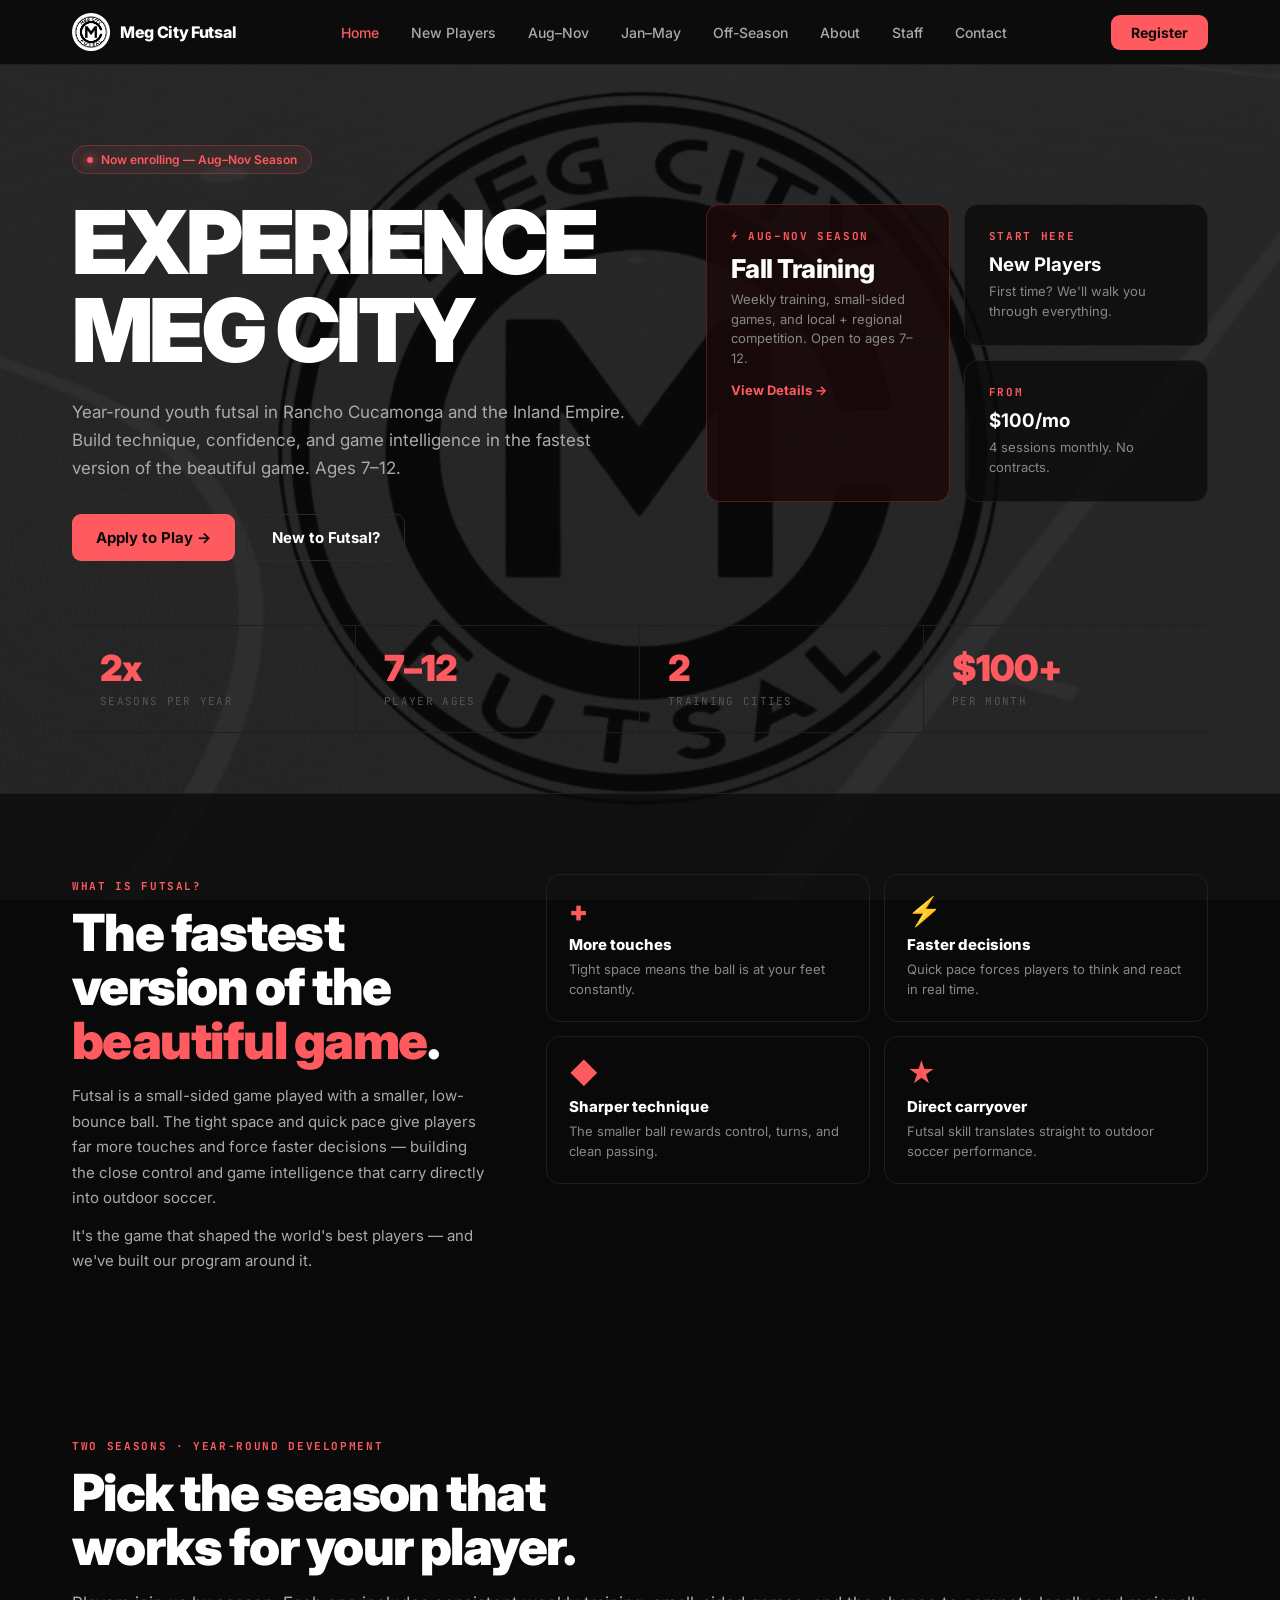
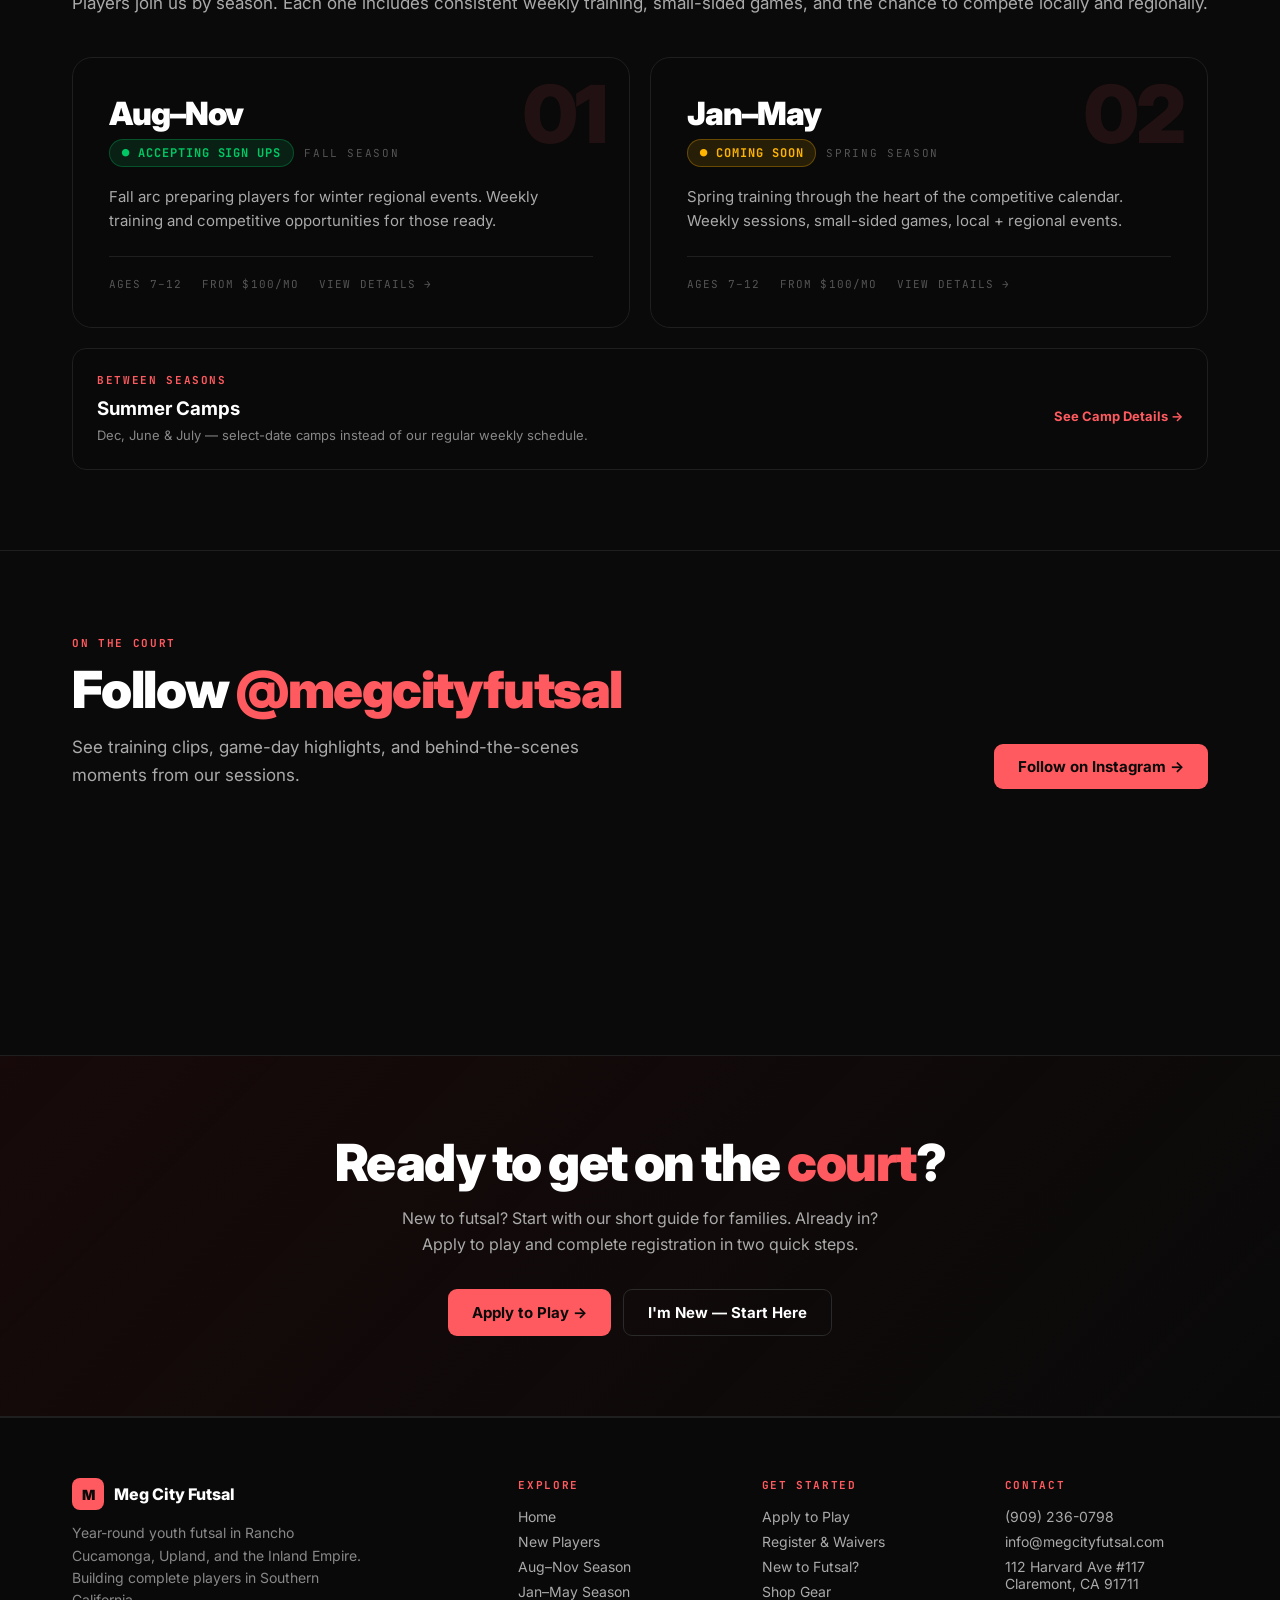
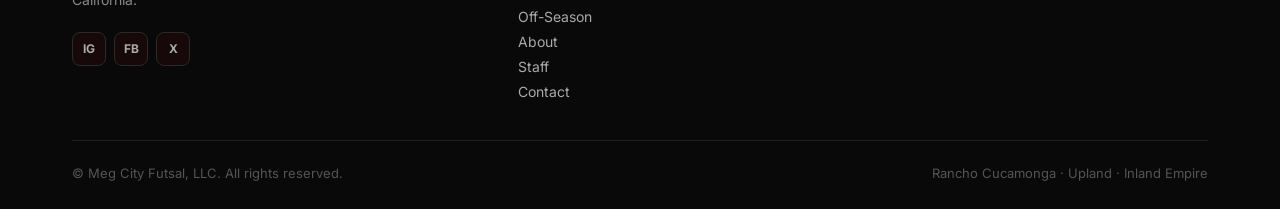
==== index.html @ 4e9c1533 "feat: split single-page app into real multi-page site for SEO Replaces megcityfutsal.html (a client-" ====
<!DOCTYPE html>
<html lang="en">
<head>
<meta charset="UTF-8">
<meta name="viewport" content="width=device-width, initial-scale=1.0">
<title>Meg City Futsal | Youth Futsal in Rancho Cucamonga & the Inland Empire</title>
<meta name="description" content="Year-round youth futsal in Rancho Cucamonga, Upland, and the Inland Empire. Development and competitive programs for ages 7-12. Two seasons a year.">
<link rel="canonical" href="https://megcityfutsal.com/">

<!-- Local business structured data (Google local search / knowledge panel) -->
<script type="application/ld+json">
{
  "@context": "https://schema.org",
  "@type": "SportsActivityLocation",
  "name": "Meg City Futsal",
  "description": "Year-round youth futsal training in Rancho Cucamonga, Upland, and the Inland Empire. Development and competitive programs for ages 7-12.",
  "url": "https://megcityfutsal.com/",
  "telephone": "+1-909-236-0798",
  "email": "info@megcityfutsal.com",
  "address": {
    "@type": "PostalAddress",
    "streetAddress": "112 Harvard Ave #117",
    "addressLocality": "Claremont",
    "addressRegion": "CA",
    "postalCode": "91711",
    "addressCountry": "US"
  },
  "areaServed": ["Rancho Cucamonga", "Upland", "Inland Empire", "Southern California"],
  "sameAs": [
    "https://www.instagram.com/megcityfutsal/",
    "http://www.facebook.com/MegCityFutsal",
    "https://twitter.com/megcityfutsal"
  ]
}
</script>

<!-- Open Graph -->
<meta property="og:type" content="website">
<meta property="og:url" content="https://megcityfutsal.com/">
<meta property="og:title" content="Meg City Futsal | Youth Futsal in Rancho Cucamonga & the Inland Empire">
<meta property="og:description" content="Year-round youth futsal in Rancho Cucamonga, Upland, and the Inland Empire. Development and competitive programs for ages 7-12. Two seasons a year.">
<meta property="og:image" content="/og-image.jpg">
<meta name="twitter:card" content="summary_large_image">
<meta name="twitter:site" content="@megcityfutsal">
<meta name="twitter:title" content="Meg City Futsal | Youth Futsal in Rancho Cucamonga & the Inland Empire">
<meta name="twitter:description" content="Year-round youth futsal in Rancho Cucamonga, Upland, and the Inland Empire. Development and competitive programs for ages 7-12. Two seasons a year.">
<meta name="twitter:image" content="/og-image.jpg">

<!-- Favicon -->
<link rel="icon" type="image/png" href="/favicon.png">
<link rel="apple-touch-icon" href="/apple-touch-icon.png">

<link rel="preconnect" href="https://fonts.googleapis.com">
<link rel="preconnect" href="https://fonts.gstatic.com" crossorigin>
<link rel="preload" as="style" href="https://fonts.googleapis.com/css2?family=Inter:wght@400;500;600;700;800;900&family=JetBrains+Mono:wght@400;500;700&display=swap">
<link href="https://fonts.googleapis.com/css2?family=Inter:wght@400;500;600;700;800;900&family=JetBrains+Mono:wght@400;500;700&display=swap" rel="stylesheet" media="print" onload="this.media='all'">
<noscript><link href="https://fonts.googleapis.com/css2?family=Inter:wght@400;500;600;700;800;900&family=JetBrains+Mono:wght@400;500;700&display=swap" rel="stylesheet"></noscript>
<link rel="stylesheet" href="/styles.css">
</head>
<body>

<!-- ============================================================
     NAVIGATION
============================================================ -->
<nav class="site-nav" id="siteNav">
  <div class="container">
    <div class="nav-inner">
      <a href="/" class="nav-logo" aria-label="Meg City Futsal — go to home">
        <img src="/logo-mark-oncircle.png" alt="" style="height:38px; width:auto;">
        Meg City Futsal
      </a>
      <div class="nav-links">
        <a class="nav-link active" href="/">Home</a>
        <a class="nav-link" href="/new-players">New Players</a>
        <a class="nav-link" href="/aug-nov">Aug–Nov</a>
        <a class="nav-link" href="/jan-may">Jan–May</a>
        <a class="nav-link" href="/off-season">Off-Season</a>
        <a class="nav-link" href="/about">About</a>
        <a class="nav-link" href="/staff">Staff</a>
        <a class="nav-link" href="/contact">Contact</a>
      </div>
      <button class="nav-register" onclick="window.open('https://megcityfutsal.sportngin.com/survey/disabled/1107732','_blank','noopener')">Register</button>
      <button class="nav-hamburger" id="hamburger" onclick="toggleMobile()" aria-label="Menu">
        <span></span><span></span><span></span>
      </button>
    </div>
  </div>
  <div class="mobile-menu" id="mobileMenu">
    <a class="mobile-link active" href="/">Home</a>
    <a class="mobile-link" href="/new-players">New Players</a>
    <a class="mobile-link" href="/aug-nov">Aug–Nov Season</a>
    <a class="mobile-link" href="/jan-may">Jan–May Season</a>
    <a class="mobile-link" href="/off-season">Off-Season</a>
    <a class="mobile-link" href="/about">About</a>
    <a class="mobile-link" href="/staff">Staff</a>
    <a class="mobile-link" href="/contact">Contact</a>
    <button class="mobile-register" onclick="window.open('https://megcityfutsal.sportngin.com/survey/disabled/1107732','_blank','noopener')">Register →</button>
  </div>
</nav>

<!-- ============================================================
     HOME PAGE
============================================================ -->
<div class="home-hero">
  <div class="container">
    <div class="home-hero-grid">
      <div>
        <div class="eyebrow" id="home-eyebrow">
          <span class="dot"></span>
          <span id="home-eyebrow-text">Now enrolling — Aug–Nov Season</span>
        </div>
        <h1 class="display">EXPERIENCE<span class="mobile-break"> MEG CITY</span></h1>
        <p class="lead mt-24">Year-round youth futsal in Rancho Cucamonga and the Inland Empire. Build technique, confidence, and game intelligence in the fastest version of the beautiful game. Ages 7–12.</p>
        <div class="btn-group mt-32">
          <a href="https://megcityfutsal.sportngin.com/register/form/266783886" target="_blank" rel="noopener" class="btn btn-primary">Apply to Play →</a>
          <a href="/new-players" class="btn btn-outline">New to Futsal?</a>
        </div>
      </div>
      <div class="home-tiles">
        <a href="/aug-nov" class="tile featured" style="cursor:pointer;">
          <div class="tile-label coral-label">⚡ Aug–Nov Season</div>
          <h3 id="home-tile-season">Fall Training</h3>
          <p id="home-tile-desc">Weekly training, small-sided games, and local + regional competition. Open to ages 7–12.</p>
          <div class="arrow">View Details →</div>
        </a>
        <a href="/new-players" class="tile" style="cursor:pointer;">
          <div class="tile-label coral-label">Start Here</div>
          <h3>New Players</h3>
          <p>First time? We'll walk you through everything.</p>
        </a>
        <div class="tile">
          <div class="tile-label coral-label">From</div>
          <h3>$100/mo</h3>
          <p>4 sessions monthly. No contracts.</p>
        </div>
      </div>
    </div>

    <div class="stat-bar">
      <div class="stat-item">
        <div class="val">2x</div>
        <div class="lbl">Seasons per year</div>
      </div>
      <div class="stat-item">
        <div class="val">7–12</div>
        <div class="lbl">Player ages</div>
      </div>
      <div class="stat-item">
        <div class="val">2</div>
        <div class="lbl">Training cities</div>
      </div>
      <div class="stat-item">
        <div class="val">$100+</div>
        <div class="lbl">Per month</div>
      </div>
    </div>
  </div>
</div>

<div class="why-section">
  <div class="container">
    <div class="why-grid">
      <div>
        <span class="coral-label">What is futsal?</span>
        <h2 class="heading-lg mt-12">The fastest version of the <span class="coral">beautiful game</span>.</h2>
        <p class="body mt-16">Futsal is a small-sided game played with a smaller, low-bounce ball. The tight space and quick pace give players far more touches and force faster decisions — building the close control and game intelligence that carry directly into outdoor soccer.</p>
        <p class="body mt-12">It's the game that shaped the world's best players — and we've built our program around it.</p>
      </div>
      <div class="why-cards">
        <div class="why-card">
          <div class="icon">+</div>
          <h4>More touches</h4>
          <p>Tight space means the ball is at your feet constantly.</p>
        </div>
        <div class="why-card">
          <div class="icon">⚡</div>
          <h4>Faster decisions</h4>
          <p>Quick pace forces players to think and react in real time.</p>
        </div>
        <div class="why-card">
          <div class="icon">◆</div>
          <h4>Sharper technique</h4>
          <p>The smaller ball rewards control, turns, and clean passing.</p>
        </div>
        <div class="why-card">
          <div class="icon">★</div>
          <h4>Direct carryover</h4>
          <p>Futsal skill translates straight to outdoor soccer performance.</p>
        </div>
      </div>
    </div>
  </div>
</div>

<div class="seasons-section">
  <div class="container">
    <span class="coral-label">Two seasons · Year-round development</span>
    <h2 class="heading-lg mt-12">Pick the season that<br>works for your player.</h2>
    <p class="lead mt-16">Players join us by season. Each one includes consistent weekly training, small-sided games, and the chance to compete locally and regionally.</p>
    <div class="seasons-grid">
      <a href="/aug-nov" class="season-card">
        <div class="bg-num">01</div>
        <h3>Aug–Nov</h3>
        <div class="season-status">
          <div class="status-badge status-open" id="home-aug-badge">● Accepting Sign Ups</div>
          <span class="caption">Fall Season</span>
        </div>
        <p>Fall arc preparing players for winter regional events. Weekly training and competitive opportunities for those ready.</p>
        <div class="season-meta">
          <span>Ages 7–12</span>
          <span>From $100/mo</span>
          <span>View details →</span>
        </div>
      </a>
      <a href="/jan-may" class="season-card">
        <div class="bg-num">02</div>
        <h3>Jan–May</h3>
        <div class="season-status">
          <div class="status-badge status-coming" id="home-jan-badge">● Coming Soon</div>
          <span class="caption">Spring Season</span>
        </div>
        <p>Spring training through the heart of the competitive calendar. Weekly sessions, small-sided games, local + regional events.</p>
        <div class="season-meta">
          <span>Ages 7–12</span>
          <span>From $100/mo</span>
          <span>View details →</span>
        </div>
      </a>
    </div>
    <a href="/off-season" class="tile" style="margin-top:20px; cursor:pointer; display:flex; align-items:center; justify-content:space-between; gap:16px; flex-wrap:wrap;">
      <div>
        <div class="tile-label coral-label">Between seasons</div>
        <h3 style="margin-top:6px;">Summer Camps</h3>
        <p>Dec, June &amp; July — select-date camps instead of our regular weekly schedule.</p>
      </div>
      <div class="arrow">See Camp Details →</div>
    </a>
  </div>
</div>

<!-- ============================================================
     INSTAGRAM FEED
     Live feed via LightWidget, connected to @megcityfutsal. Updates
     automatically as new posts go up — no manual photo swaps needed.
     Manage the widget (layout, photo count) at lightwidget.com.
============================================================ -->
<div class="ig-section">
  <div class="container">
    <div class="ig-head">
      <div>
        <span class="coral-label">On the court</span>
        <h2 class="heading-lg mt-12">Follow <span class="coral">@megcityfutsal</span></h2>
        <p class="lead mt-16" style="max-width:560px;">See training clips, game-day highlights, and behind-the-scenes moments from our sessions.</p>
      </div>
      <a href="https://www.instagram.com/megcityfutsal/" target="_blank" rel="noopener" class="btn btn-primary">Follow on Instagram →</a>
    </div>
    <div class="ig-grid" style="display:block; margin-top:32px;">
      <script src="https://cdn.lightwidget.com/widgets/lightwidget.js"></script>
      <iframe src="https://cdn.lightwidget.com/widgets/1c678e146f575938aac200c6d6c85c42.html" scrolling="no" allowtransparency="true" class="lightwidget-widget" style="width:100%;border:0;overflow:hidden;" title="Meg City Futsal Instagram feed"></iframe>
    </div>
  </div>
</div>

<div class="cta-block">
  <div class="container">
    <h2 class="heading-lg">Ready to get on the <span class="coral">court</span>?</h2>
    <p>New to futsal? Start with our short guide for families. Already in? Apply to play and complete registration in two quick steps.</p>
    <div class="btn-group" style="justify-content:center;">
      <a href="https://megcityfutsal.sportngin.com/register/form/266783886" target="_blank" rel="noopener" class="btn btn-primary">Apply to Play →</a>
      <a href="/new-players" class="btn btn-outline">I'm New — Start Here</a>
    </div>
  </div>
</div>

<!-- ============================================================
     FOOTER
============================================================ -->
<footer class="site-footer" id="siteFooter">
  <div class="container">
    <div class="footer-grid">
      <div>
        <div class="footer-brand">
          <div class="logo-mark">M</div>
          Meg City Futsal
        </div>
        <p class="footer-tagline">Year-round youth futsal in Rancho Cucamonga, Upland, and the Inland Empire. Building complete players in Southern California.</p>
        <div class="footer-socials">
          <a href="https://www.instagram.com/megcityfutsal/" target="_blank" rel="noopener" class="social-btn" aria-label="Instagram">IG</a>
          <a href="http://www.facebook.com/MegCityFutsal" target="_blank" rel="noopener" class="social-btn" aria-label="Facebook">FB</a>
          <a href="https://twitter.com/megcityfutsal" target="_blank" rel="noopener" class="social-btn" aria-label="Twitter / X">X</a>
        </div>
      </div>
      <div class="footer-col">
        <h4>Explore</h4>
        <ul>
          <li><a href="/">Home</a></li>
          <li><a href="/new-players">New Players</a></li>
          <li><a href="/aug-nov">Aug–Nov Season</a></li>
          <li><a href="/jan-may">Jan–May Season</a></li>
          <li><a href="/off-season">Off-Season</a></li>
          <li><a href="/about">About</a></li>
          <li><a href="/staff">Staff</a></li>
          <li><a href="/contact">Contact</a></li>
        </ul>
      </div>
      <div class="footer-col">
        <h4>Get Started</h4>
        <ul>
          <li><a href="https://megcityfutsal.sportngin.com/register/form/266783886" target="_blank" rel="noopener">Apply to Play</a></li>
          <li><a href="https://megcityfutsal.sportngin.com/survey/disabled/1107732" target="_blank" rel="noopener">Register &amp; Waivers</a></li>
          <li><a href="/new-players">New to Futsal?</a></li>
          <li><a href="https://stimulusathletic.com/collections/meg-city-futsal" target="_blank" rel="noopener">Shop Gear</a></li>
        </ul>
      </div>
      <div class="footer-col">
        <h4>Contact</h4>
        <ul>
          <li><a href="tel:9092360798">(909) 236-0798</a></li>
          <li><a href="mailto:info@megcityfutsal.com">info@megcityfutsal.com</a></li>
          <li>112 Harvard Ave #117<br>Claremont, CA 91711</li>
        </ul>
      </div>
    </div>
    <div class="footer-bottom">
      <div>© Meg City Futsal, LLC. All rights reserved.</div>
      <div style="color:var(--txt-faint);">Rancho Cucamonga · Upland · Inland Empire</div>
    </div>
  </div>
</footer>

<script src="/script.js" defer></script>
</body>
</html>
---- styles.css ----
/* ============================================================
   RESET & TOKENS
============================================================ */
*, *::before, *::after { box-sizing: border-box; margin: 0; padding: 0; }
html { scroll-behavior: smooth; font-size: 16px; background: #0a0a0a; }
body {
  font-family: 'Inter', sans-serif;
  color: #ffffff;
  -webkit-font-smoothing: antialiased;
  min-height: 100vh;
}
/* Fixed-position layer instead of background-attachment:fixed,
   which is broken (zoomed/unreadable) on iOS Safari at any width. */
body::before {
  content: '';
  position: fixed;
  top: 0;
  left: 0;
  width: 100%;
  height: 100vh;
  z-index: -1;
  background-image: linear-gradient(rgba(10,10,10,0.82), rgba(10,10,10,0.82)), url('background.jpg');
  background-position: center center;
  background-size: cover;
  background-repeat: no-repeat;
}
a { color: inherit; text-decoration: none; }
img { max-width: 100%; display: block; }
ul, ol { list-style: none; }

:root {
  --coral:       #ff5a5f;
  --coral-deep:  #e63e44;
  --coral-soft:  #ff7f83;
  --coral-bg:    rgba(255,90,95,0.08);
  --coral-bdr:   rgba(255,90,95,0.25);
  --bg:          transparent;
  --bg2:         rgba(10,10,10,0.75);
  --bg3:         rgba(26,10,10,0.85);
  --bdr:         #1f1f1f;
  --bdr2:        #2a2a2a;
  --txt:         #ffffff;
  --txt-soft:    #aaaaaa;
  --txt-mute:    #888888;
  --txt-faint:   #555555;
  --mono:        'JetBrains Mono', monospace;
  --radius:      14px;
  --radius-sm:   9px;
  --radius-lg:   20px;
}

/* ============================================================
   LAYOUT UTILITIES
============================================================ */
.container { max-width: 1200px; margin: 0 auto; padding: 0 32px; }
.section { padding: 80px 0; }
.section + .section { border-top: 1px solid var(--bdr); }
.grid-2 { display: grid; grid-template-columns: 1fr 1fr; gap: 48px; }
.grid-3 { display: grid; grid-template-columns: repeat(3,1fr); gap: 20px; }
.grid-4 { display: grid; grid-template-columns: repeat(4,1fr); gap: 16px; }
.flex { display: flex; align-items: center; }
.gap-12 { gap: 12px; }
.gap-16 { gap: 16px; }
.mt-8  { margin-top: 8px; }
.mt-12 { margin-top: 12px; }
.mt-16 { margin-top: 16px; }
.mt-24 { margin-top: 24px; }
.mt-32 { margin-top: 32px; }
.mt-40 { margin-top: 40px; }
.mt-48 { margin-top: 48px; }

/* ============================================================
   TYPOGRAPHY
============================================================ */
.display {
  font-weight: 900;
  font-size: clamp(48px, 7vw, 88px);
  line-height: 1;
  letter-spacing: -0.04em;
}
.display .coral { color: var(--coral); }
.heading-lg {
  font-weight: 900;
  font-size: clamp(32px, 4vw, 52px);
  line-height: 1.05;
  letter-spacing: -0.03em;
}
.heading-lg .coral { color: var(--coral); }
.heading-md {
  font-weight: 800;
  font-size: 24px;
  letter-spacing: -0.02em;
  line-height: 1.15;
}
.heading-sm {
  font-weight: 800;
  font-size: 18px;
  letter-spacing: -0.01em;
}
.lead {
  font-size: 17px;
  line-height: 1.65;
  color: var(--txt-soft);
}
.body { font-size: 15px; line-height: 1.7; color: var(--txt-soft); }
.caption {
  font-family: var(--mono);
  font-size: 11px;
  text-transform: uppercase;
  letter-spacing: 0.15em;
  color: var(--txt-faint);
}
.coral-label {
  font-family: var(--mono);
  font-size: 11px;
  text-transform: uppercase;
  letter-spacing: 0.15em;
  color: var(--coral);
  font-weight: 700;
}

/* ============================================================
   COMPONENTS
============================================================ */

/* Eyebrow pill */
.eyebrow {
  display: inline-flex;
  align-items: center;
  gap: 8px;
  padding: 6px 14px;
  background: var(--coral-bg);
  border: 1px solid var(--coral-bdr);
  border-radius: 999px;
  font-size: 12px;
  color: var(--coral);
  font-weight: 600;
  margin-bottom: 24px;
}
.eyebrow .dot {
  width: 6px; height: 6px;
  background: var(--coral);
  border-radius: 50%;
  box-shadow: 0 0 8px var(--coral);
  animation: blink 2s ease-in-out infinite;
}
@keyframes blink {
  0%,100% { opacity:1; } 50% { opacity:0.3; }
}

/* Buttons */
.btn {
  display: inline-flex;
  align-items: center;
  gap: 8px;
  padding: 13px 24px;
  border-radius: var(--radius-sm);
  font-weight: 700;
  font-size: 15px;
  cursor: pointer;
  border: none;
  transition: all 0.18s ease;
  text-decoration: none;
  white-space: nowrap;
}
.btn-primary {
  background: var(--coral);
  color: #0a0a0a;
}
.btn-primary:hover { background: var(--coral-soft); transform: translateY(-1px); }
.btn-primary:focus-visible { outline: 2px solid var(--coral); outline-offset: 3px; }
.btn-outline {
  background: transparent;
  color: var(--txt);
  border: 1px solid var(--bdr2);
}
.btn-outline:hover { border-color: var(--coral); color: var(--coral); }
.btn-outline:focus-visible { outline: 2px solid var(--coral); outline-offset: 3px; }
.btn-dark {
  background: #1a1a1a;
  color: var(--txt);
  border: 1px solid var(--bdr2);
}
.btn-dark:hover { border-color: var(--coral); }
.btn-sm { padding: 9px 18px; font-size: 13px; }
.btn-group { display: flex; gap: 12px; flex-wrap: wrap; }

/* Cards / Tiles */
.tile {
  background: var(--bg2);
  border: 1px solid var(--bdr);
  border-radius: var(--radius);
  padding: 24px;
  transition: all 0.2s ease;
  display: block;
  color: inherit;
  text-decoration: none;
}
.tile:hover { border-color: var(--coral); background: var(--bg3); transform: translateY(-2px); }
.tile.featured {
  background: var(--bg3);
  border-color: var(--coral-bdr);
}
.tile .tile-label { margin-bottom: 10px; }
.tile h3 { margin-bottom: 6px; }
.tile p { font-size: 13px; color: var(--txt-mute); line-height: 1.5; }
.tile .arrow { margin-top: 14px; color: var(--coral); font-weight: 700; font-size: 13px; }

/* Bullet list */
.bullet-list { display: grid; gap: 10px; }
.bullet-list li {
  padding-left: 22px;
  position: relative;
  color: var(--txt-soft);
  font-size: 15px;
  line-height: 1.6;
}
.bullet-list li::before {
  content: '';
  position: absolute;
  left: 0; top: 9px;
  width: 7px; height: 7px;
  background: var(--coral);
  border-radius: 50%;
}
.bullet-list li strong { color: var(--txt); font-weight: 600; }

/* Stat bar */
.stat-bar {
  display: grid;
  grid-template-columns: repeat(4,1fr);
  gap: 0;
  border-top: 1px solid var(--bdr);
  border-bottom: 1px solid var(--bdr);
  margin-top: 64px;
}
.stat-item {
  padding: 24px 28px;
  border-right: 1px solid var(--bdr);
}
.stat-item:last-child { border-right: none; }
.stat-item .val {
  font-weight: 900;
  font-size: 36px;
  color: var(--coral);
  letter-spacing: -0.03em;
  line-height: 1;
}
.stat-item .lbl {
  font-family: var(--mono);
  font-size: 11px;
  color: var(--txt-faint);
  text-transform: uppercase;
  letter-spacing: 0.12em;
  margin-top: 8px;
}

/* Cost card */
.cost-card {
  background: var(--bg2);
  border: 1px solid var(--bdr);
  border-radius: var(--radius);
  overflow: hidden;
}
.cost-row {
  display: flex;
  justify-content: space-between;
  align-items: center;
  padding: 20px 24px;
  border-bottom: 1px solid var(--bdr);
}
.cost-row:last-of-type { border-bottom: none; }
.cost-row .name { font-weight: 600; font-size: 15px; }
.cost-row .name span {
  display: block;
  font-size: 12px;
  color: var(--txt-mute);
  font-weight: 400;
  margin-top: 3px;
}
.cost-row .price {
  font-weight: 900;
  font-size: 28px;
  color: var(--coral);
  letter-spacing: -0.02em;
}
.cost-row .price small {
  font-size: 12px;
  color: var(--txt-mute);
  font-weight: 500;
}
.cost-note {
  padding: 16px 24px;
  font-size: 12px;
  color: var(--txt-faint);
  line-height: 1.6;
  border-top: 1px solid var(--bdr);
  background: var(--bg);
}

/* Event rows */
.event-row {
  display: grid;
  grid-template-columns: 180px 1fr 100px;
  gap: 16px;
  align-items: center;
  padding: 18px 24px;
  background: var(--bg2);
  border: 1px solid var(--bdr);
  border-radius: 12px;
}
.event-row .when {
  font-family: var(--mono);
  font-size: 12px;
  color: var(--coral);
  text-transform: uppercase;
  letter-spacing: 0.1em;
  font-weight: 700;
}
.event-row .what { font-size: 15px; font-weight: 600; }
.event-row .what span {
  display: block;
  font-size: 12px;
  color: var(--txt-mute);
  font-weight: 400;
  margin-top: 2px;
}
.event-row .tag {
  font-family: var(--mono);
  font-size: 11px;
  color: var(--txt-faint);
  text-transform: uppercase;
  letter-spacing: 0.1em;
  text-align: right;
}
.events-list { display: grid; gap: 10px; }

/* Value cards */
.value-card {
  background: var(--bg2);
  border: 1px solid var(--bdr);
  border-radius: var(--radius);
  padding: 28px;
}
.value-card h4 {
  font-size: 26px;
  font-weight: 900;
  color: var(--coral);
  letter-spacing: -0.02em;
  margin-bottom: 10px;
}
.value-card p { font-size: 14px; color: var(--txt-soft); line-height: 1.6; }

/* Testimonials */
.testimonial {
  background: var(--bg2);
  border: 1px solid var(--bdr);
  border-radius: var(--radius-lg);
  padding: 32px;
}
.testimonial .mark {
  font-size: 52px;
  line-height: 0.6;
  color: var(--coral);
  font-weight: 900;
  margin-bottom: 20px;
}
.testimonial blockquote {
  font-size: 15px;
  line-height: 1.7;
  color: var(--txt);
  margin-bottom: 24px;
}
.testimonial cite {
  display: block;
  font-style: normal;
  font-family: var(--mono);
  font-size: 11px;
  color: var(--txt-mute);
  text-transform: uppercase;
  letter-spacing: 0.1em;
  line-height: 1.7;
}
.testimonial cite strong { color: var(--coral); }

/* Steps */
.step {
  display: grid;
  grid-template-columns: 56px 1fr;
  gap: 20px;
  padding: 24px 0;
  border-bottom: 1px solid var(--bdr);
  align-items: start;
}
.step:last-child { border-bottom: none; }
.step-num {
  width: 48px; height: 48px;
  background: var(--bg3);
  border: 1px solid var(--coral);
  color: var(--coral);
  border-radius: 12px;
  display: flex;
  align-items: center;
  justify-content: center;
  font-weight: 900;
  font-size: 20px;
  flex-shrink: 0;
}
.step h4 { margin-bottom: 6px; }
.step p { font-size: 14px; color: var(--txt-soft); line-height: 1.55; }

/* Checklist items */
.check-grid { display: grid; grid-template-columns: repeat(3,1fr); gap: 14px; }
.check-item {
  background: var(--bg2);
  border: 1px solid var(--bdr);
  border-radius: var(--radius);
  padding: 20px;
}
.check-item .check-icon {
  width: 30px; height: 30px;
  background: var(--coral);
  color: #0a0a0a;
  border-radius: 8px;
  display: flex;
  align-items: center;
  justify-content: center;
  font-weight: 900;
  font-size: 14px;
  margin-bottom: 12px;
}
.check-item h5 { font-size: 14px; font-weight: 800; margin-bottom: 4px; }
.check-item p { font-size: 13px; color: var(--txt-mute); line-height: 1.5; }

/* Contact rows */
.contact-row {
  display: flex;
  align-items: center;
  gap: 20px;
  padding: 20px 24px;
  background: var(--bg2);
  border: 1px solid var(--bdr);
  border-radius: var(--radius);
}
.contact-icon {
  width: 44px; height: 44px;
  background: var(--bg3);
  border: 1px solid var(--coral);
  color: var(--coral);
  border-radius: 11px;
  display: flex;
  align-items: center;
  justify-content: center;
  font-weight: 900;
  font-size: 16px;
  flex-shrink: 0;
}
.contact-row .meta-lbl {
  font-size: 11px;
  color: var(--txt-mute);
  text-transform: uppercase;
  letter-spacing: 0.12em;
  font-weight: 600;
  margin-bottom: 4px;
  font-family: var(--mono);
}
.contact-row .meta-val { font-size: 15px; font-weight: 600; }
.contact-row .meta-val a { color: var(--txt); }
.contact-row .meta-val a:hover { color: var(--coral); }
.contact-grid { display: grid; gap: 12px; }

/* Contact form */
.form-card {
  background: var(--bg2);
  border: 1px solid var(--bdr);
  border-radius: var(--radius-lg);
  padding: 32px;
}
.form-row { margin-bottom: 16px; }
.form-row label {
  display: block;
  font-size: 11px;
  text-transform: uppercase;
  letter-spacing: 0.1em;
  color: var(--txt-mute);
  font-weight: 700;
  margin-bottom: 8px;
  font-family: var(--mono);
}
.form-row input,
.form-row textarea,
.form-row select {
  width: 100%;
  background: var(--bg);
  border: 1px solid var(--bdr2);
  border-radius: 10px;
  padding: 12px 14px;
  color: var(--txt);
  font-family: inherit;
  font-size: 14px;
  transition: border-color 0.2s;
  appearance: none;
}
.form-row input:focus,
.form-row textarea:focus,
.form-row select:focus {
  outline: none;
  border-color: var(--coral);
}
.form-row textarea { resize: vertical; min-height: 110px; }

/* Season meta strip */
.meta-strip {
  display: flex;
  gap: 40px;
  flex-wrap: wrap;
  margin-top: 36px;
  padding-top: 28px;
  border-top: 1px solid var(--bdr);
}
.meta-strip > div .lbl { margin-bottom: 6px; display: block; }
.meta-strip > div .val {
  font-size: 22px;
  font-weight: 800;
  letter-spacing: -0.02em;
}

/* CTA block */
.cta-block {
  background: linear-gradient(135deg, var(--bg3), var(--bg));
  border-top: 1px solid var(--bdr);
  border-bottom: 1px solid var(--bdr);
  padding: 80px 0;
  text-align: center;
}
.cta-block h2 { margin-bottom: 16px; }
.cta-block p {
  color: var(--txt-soft);
  max-width: 500px;
  margin: 0 auto 32px;
  font-size: 16px;
  line-height: 1.6;
}

/* Season status badge */
.status-badge {
  display: inline-flex;
  align-items: center;
  gap: 6px;
  padding: 5px 12px;
  border-radius: 999px;
  font-size: 12px;
  font-weight: 700;
  font-family: var(--mono);
  text-transform: uppercase;
  letter-spacing: 0.08em;
}
.status-open { background: rgba(0,200,100,0.12); color: #00c864; border: 1px solid rgba(0,200,100,0.3); }
.status-coming { background: rgba(255,180,0,0.12); color: #ffb400; border: 1px solid rgba(255,180,0,0.3); }
.status-closed { background: rgba(255,90,95,0.12); color: var(--coral); border: 1px solid var(--coral-bdr); }

/* ============================================================
   NAVIGATION
============================================================ */
.site-nav {
  position: sticky;
  top: 0;
  z-index: 100;
  background: rgba(10,10,10,0.92);
  backdrop-filter: blur(20px);
  -webkit-backdrop-filter: blur(20px);
  border-bottom: 1px solid var(--bdr);
}
.nav-inner {
  display: flex;
  align-items: center;
  justify-content: space-between;
  height: 64px;
  gap: 16px;
}
.nav-logo {
  display: flex;
  align-items: center;
  gap: 10px;
  font-weight: 800;
  font-size: 16px;
  letter-spacing: -0.02em;
  cursor: pointer;
  flex-shrink: 0;
}
.nav-logo:hover { color: var(--coral); }
.logo-mark {
  width: 32px; height: 32px;
  background: var(--coral);
  color: #0a0a0a;
  border-radius: 8px;
  display: flex;
  align-items: center;
  justify-content: center;
  font-weight: 900;
  font-size: 14px;
  flex-shrink: 0;
}
.nav-links {
  display: flex;
  align-items: center;
  gap: 4px;
}
.nav-link {
  display: inline-flex;
  align-items: center;
  padding: 7px 14px;
  border-radius: 8px;
  font-size: 14px;
  font-weight: 500;
  color: var(--txt-soft);
  cursor: pointer;
  transition: all 0.15s;
  border: none;
  background: none;
  font-family: inherit;
}
.nav-link:hover { color: var(--txt); background: rgba(255,255,255,0.04); }
.nav-link:focus-visible { outline: 2px solid var(--coral); outline-offset: 2px; }
.nav-link.active { color: var(--coral); }
.nav-register {
  background: var(--coral);
  color: #0a0a0a;
  padding: 9px 20px;
  border-radius: var(--radius-sm);
  font-weight: 700;
  font-size: 14px;
  cursor: pointer;
  border: none;
  font-family: inherit;
  transition: all 0.18s;
  flex-shrink: 0;
}
.nav-register:hover { background: var(--coral-soft); }
.nav-register:focus-visible { outline: 2px solid #fff; outline-offset: 3px; }

/* Mobile nav */
.nav-hamburger {
  display: none;
  flex-direction: column;
  gap: 5px;
  cursor: pointer;
  padding: 6px;
  background: none;
  border: none;
}
.nav-hamburger span {
  display: block;
  width: 22px; height: 2px;
  background: var(--txt);
  border-radius: 2px;
  transition: all 0.2s;
}
.mobile-menu {
  display: none;
  flex-direction: column;
  padding: 16px 32px 20px;
  border-top: 1px solid var(--bdr);
  gap: 4px;
  background: var(--bg);
}
.mobile-menu.open { display: flex; }
.mobile-link {
  display: block;
  padding: 12px 0;
  font-size: 15px;
  font-weight: 500;
  color: var(--txt-soft);
  cursor: pointer;
  border: none;
  background: none;
  text-align: left;
  font-family: inherit;
  border-bottom: 1px solid var(--bdr);
}
.mobile-link:last-child { border-bottom: none; }
.mobile-link:hover,
.mobile-link.active { color: var(--coral); }
.mobile-register {
  margin-top: 12px;
  background: var(--coral);
  color: #0a0a0a;
  padding: 12px;
  border-radius: var(--radius-sm);
  font-weight: 700;
  font-size: 15px;
  cursor: pointer;
  border: none;
  font-family: inherit;
  text-align: center;
}

/* ============================================================
   FOOTER
============================================================ */
.site-footer {
  background: var(--bg2);
  border-top: 1px solid var(--bdr);
  padding: 60px 0 28px;
  margin-top: 0;
}
.footer-grid {
  display: grid;
  grid-template-columns: 2fr 1fr 1fr 1fr;
  gap: 40px;
  margin-bottom: 40px;
}
.footer-brand { font-weight: 800; font-size: 16px; display: flex; align-items: center; gap: 10px; margin-bottom: 12px; }
.footer-tagline { color: var(--txt-mute); font-size: 14px; line-height: 1.6; max-width: 300px; margin-bottom: 20px; }
.footer-socials { display: flex; gap: 8px; }
.social-btn {
  width: 34px; height: 34px;
  background: var(--bg3);
  border: 1px solid var(--bdr2);
  border-radius: 8px;
  display: flex;
  align-items: center;
  justify-content: center;
  color: var(--txt-soft);
  font-size: 12px;
  font-weight: 700;
  cursor: pointer;
  transition: all 0.2s;
  text-decoration: none;
}
.social-btn:hover { border-color: var(--coral); color: var(--coral); }
.social-btn:focus-visible { outline: 2px solid var(--coral); outline-offset: 3px; }
.footer-col h4 {
  font-family: var(--mono);
  font-size: 11px;
  text-transform: uppercase;
  letter-spacing: 0.15em;
  color: var(--coral);
  margin-bottom: 16px;
}
.footer-col ul { display: grid; gap: 8px; }
.footer-col ul li { font-size: 14px; color: var(--txt-soft); }
.footer-col ul li a,
.footer-col ul li button {
  color: var(--txt-soft);
  transition: color 0.2s;
  background: none;
  border: none;
  font-family: inherit;
  font-size: 14px;
  cursor: pointer;
  padding: 0;
}
.footer-col ul li a:hover,
.footer-col ul li button:hover { color: var(--coral); }
.footer-bottom {
  padding-top: 24px;
  border-top: 1px solid var(--bdr);
  display: flex;
  justify-content: space-between;
  align-items: center;
  flex-wrap: wrap;
  gap: 12px;
  font-size: 13px;
  color: var(--txt-faint);
}

/* ============================================================
   HOME
============================================================ */
.home-hero {
  padding: 80px 0 60px;
}
.home-hero-grid {
  display: grid;
  grid-template-columns: 1.15fr 1fr;
  gap: 56px;
  align-items: center;
}
.home-tiles {
  display: grid;
  grid-template-columns: 1fr 1fr;
  gap: 14px;
}
.home-tiles .tile.featured { grid-row: span 2; }
.home-tiles .tile.featured h3 { font-size: 26px; font-weight: 800; letter-spacing: -0.02em; }

.why-section { background: var(--bg2); padding: 80px 0; border-top: 1px solid var(--bdr); }
.why-grid { display: grid; grid-template-columns: 1fr 1.6fr; gap: 60px; align-items: start; }
.why-cards { display: grid; grid-template-columns: 1fr 1fr; gap: 14px; }
.why-card {
  background: var(--bg);
  border: 1px solid var(--bdr);
  border-radius: var(--radius);
  padding: 22px;
}
.why-card .icon { font-size: 28px; font-weight: 900; color: var(--coral); margin-bottom: 10px; line-height: 1; }
.why-card h4 { font-size: 15px; font-weight: 800; margin-bottom: 6px; }
.why-card p { font-size: 13px; color: var(--txt-mute); line-height: 1.5; }

.seasons-section { padding: 80px 0; }
.seasons-grid { display: grid; grid-template-columns: 1fr 1fr; gap: 20px; margin-top: 40px; }
.season-card {
  display: block;
  background: var(--bg2);
  border: 1px solid var(--bdr);
  border-radius: var(--radius-lg);
  padding: 36px;
  cursor: pointer;
  transition: all 0.2s;
  position: relative;
  overflow: hidden;
}
.season-card:hover { border-color: var(--coral); background: var(--bg3); }
.season-card .bg-num {
  position: absolute;
  top: 16px; right: 24px;
  font-size: 80px;
  font-weight: 900;
  color: var(--coral);
  opacity: 0.1;
  line-height: 1;
  letter-spacing: -0.04em;
  pointer-events: none;
}
.season-card h3 { font-size: 32px; font-weight: 900; letter-spacing: -0.03em; margin-bottom: 6px; }
.season-card .season-status { margin-bottom: 18px; display: flex; align-items: center; gap: 10px; flex-wrap: wrap; }
.season-card p { color: var(--txt-soft); font-size: 15px; line-height: 1.55; margin-bottom: 24px; }
.season-card .season-meta {
  display: flex;
  gap: 20px;
  flex-wrap: wrap;
  padding-top: 20px;
  border-top: 1px solid var(--bdr);
}
.season-card .season-meta span {
  font-family: var(--mono);
  font-size: 11px;
  color: var(--txt-faint);
  text-transform: uppercase;
  letter-spacing: 0.1em;
}

/* ============================================================
   ADMIN
============================================================ */
.admin-page {
  min-height: 100vh;
  display: flex;
  align-items: center;
  justify-content: center;
  padding: 40px 20px;
}
.admin-login-card {
  background: var(--bg2);
  border: 1px solid var(--bdr);
  border-radius: var(--radius-lg);
  padding: 40px;
  width: 100%;
  max-width: 420px;
}
.admin-panel {
  max-width: 760px;
  margin: 0 auto;
  padding: 48px 32px;
}
.admin-section {
  background: var(--bg2);
  border: 1px solid var(--bdr);
  border-radius: var(--radius);
  padding: 28px;
  margin-bottom: 20px;
}
.admin-section h3 {
  font-size: 18px;
  font-weight: 800;
  margin-bottom: 20px;
  padding-bottom: 14px;
  border-bottom: 1px solid var(--bdr);
  display: flex;
  align-items: center;
  gap: 10px;
}
.admin-section h3 span { color: var(--coral); }
.admin-toast {
  position: fixed;
  bottom: 28px;
  right: 28px;
  background: #1a1a1a;
  border: 1px solid var(--coral);
  color: var(--txt);
  padding: 14px 22px;
  border-radius: var(--radius-sm);
  font-size: 14px;
  font-weight: 600;
  z-index: 999;
  display: none;
  align-items: center;
  gap: 10px;
  box-shadow: 0 8px 32px rgba(0,0,0,0.4);
}
.admin-toast.show { display: flex; }
.admin-toast .t-dot { width: 8px; height: 8px; background: var(--coral); border-radius: 50%; }
.admin-back {
  background: none;
  border: none;
  color: var(--txt-soft);
  font-size: 14px;
  cursor: pointer;
  font-family: inherit;
  margin-bottom: 28px;
  display: flex;
  align-items: center;
  gap: 6px;
  transition: color 0.2s;
  padding: 0;
}
.admin-back:hover { color: var(--coral); }
.admin-error {
  background: rgba(255,90,95,0.1);
  border: 1px solid var(--coral-bdr);
  color: var(--coral);
  padding: 12px 16px;
  border-radius: var(--radius-sm);
  font-size: 14px;
  margin-top: 14px;
  display: none;
}
.admin-error.show { display: block; }
select option { background: #1a1a1a; color: #fff; }

/* ============================================================
   RESPONSIVE
============================================================ */
@media (max-width: 900px) {
  body::before {
    top: 64px;
    height: calc(100vh - 64px);
    background-image: linear-gradient(rgba(10,10,10,0.85), rgba(10,10,10,0.85)), url('background-mobile.jpg');
  }
  .container { padding: 0 20px; }
  .mobile-break { display: block; }
  .nav-links { display: none; }
  .nav-register { display: none; }
  .nav-hamburger { display: flex; }
  .home-hero-grid,
  .why-grid,
  .seasons-grid,
  .grid-2,
  .footer-grid { grid-template-columns: 1fr; gap: 32px; }
  .home-tiles { grid-template-columns: 1fr; }
  .home-tiles .tile.featured { grid-row: span 1; }
  .grid-3 { grid-template-columns: 1fr; }
  .grid-4 { grid-template-columns: 1fr 1fr; }
  .stat-bar { grid-template-columns: 1fr 1fr; }
  .stat-item:nth-child(2) { border-right: none; }
  .stat-item { border-bottom: 1px solid var(--bdr); }
  .stat-item:nth-child(3), .stat-item:nth-child(4) { border-bottom: none; }
  .check-grid { grid-template-columns: 1fr; }
  .event-row { grid-template-columns: 1fr; gap: 6px; }
  .event-row .tag { text-align: left; }
  .why-cards { grid-template-columns: 1fr 1fr; }
  .footer-grid { grid-template-columns: 1fr 1fr; }
  .display { font-size: clamp(40px, 10vw, 64px); }
  .section { padding: 56px 0; }
}
@media (max-width: 480px) {
  .grid-4 { grid-template-columns: 1fr; }
  .why-cards { grid-template-columns: 1fr; }
  .footer-grid { grid-template-columns: 1fr; }
  .meta-strip { gap: 20px; }
  .stat-bar { grid-template-columns: 1fr 1fr; }
}

/* ── Schedule component ── */
.sched-component { width: 100%; }
.sched-tabs-row { display: flex; gap: 8px; margin-bottom: 20px; }
.sched-pill {
  padding: 8px 20px;
  border-radius: 999px;
  border: 1px solid var(--bdr2);
  background: transparent;
  color: var(--txt-soft);
  font-size: 14px;
  font-weight: 600;
  cursor: pointer;
  font-family: inherit;
  transition: all 0.15s;
}
.sched-pill.active { background: var(--coral); border-color: var(--coral); color: #0a0a0a; }
.sched-pill:not(.active):hover { border-color: var(--coral); color: var(--coral); }
.sched-table-wrap { width: 100%; }
.sched-table {
  display: grid;
  grid-template-columns: 90px 1fr 1fr;
  border: 1px solid var(--bdr);
  border-radius: var(--radius);
  overflow: hidden;
  width: 100%;
}
.sched-th {
  padding: 11px 16px;
  font-size: 12px;
  font-weight: 700;
  color: var(--txt-mute);
  background: #161616;
  border-bottom: 1px solid var(--bdr);
  text-transform: uppercase;
  letter-spacing: 0.08em;
}
.sched-th:not(:last-child) { border-right: 1px solid var(--bdr); }
.sched-time {
  background: #161616;
  border-right: 1px solid var(--bdr);
  border-bottom: 1px solid var(--bdr);
  padding: 14px 16px;
  display: flex;
  flex-direction: column;
  justify-content: center;
  align-items: flex-start;
  gap: 3px;
}
.sched-time.sched-bottom { border-bottom: none; }
.sched-hour { font-size: 18px; font-weight: 900; color: var(--coral); line-height: 1; letter-spacing: -0.02em; }
.sched-range { font-size: 11px; color: var(--txt-faint); margin-top: 2px; }
.sched-cell {
  padding: 14px 16px;
  border-right: 1px solid var(--bdr);
  border-bottom: 1px solid var(--bdr);
  display: flex;
  flex-direction: column;
  justify-content: center;
  gap: 5px;
  min-height: 76px;
}
.sched-cell.sched-last { border-right: none; }
.sched-cell.sched-bottom { border-bottom: none; }
.sched-block {
  display: inline-flex;
  align-items: center;
  gap: 8px;
  padding: 5px 12px;
  border-radius: 999px;
  font-size: 13px;
  font-weight: 600;
  width: fit-content;
}
.sched-boys { background: rgba(55, 138, 221, 0.15); color: #85b7eb; border: 1px solid rgba(55,138,221,0.25); }
.sched-girls { background: rgba(212, 83, 126, 0.15); color: #ed93b1; border: 1px solid rgba(212,83,126,0.25); }
.sched-dot {
  width: 7px; height: 7px;
  border-radius: 50%;
  flex-shrink: 0;
}
.sched-boys .sched-dot { background: #378ADD; }
.sched-girls .sched-dot { background: #D4537E; }
.sched-lvl { font-size: 12px; color: var(--txt-faint); padding-left: 4px; }
.sched-note {
  font-size: 13px;
  color: var(--txt-mute);
  margin-top: 12px;
  padding: 12px 16px;
  background: var(--bg3);
  border-radius: var(--radius-sm);
  border-left: 3px solid var(--coral);
  line-height: 1.55;
}
.sched-legend {
  display: flex;
  align-items: center;
  gap: 20px;
  margin-top: 16px;
  flex-wrap: wrap;
}
.sched-legend-item {
  display: flex;
  align-items: center;
  gap: 7px;
  font-size: 13px;
  color: var(--txt-mute);
}
.sched-legend-dot {
  width: 8px; height: 8px;
  border-radius: 50%;
}
.boys-dot { background: #378ADD; }
.girls-dot { background: #D4537E; }
@media (max-width: 640px) {
  .sched-table { grid-template-columns: 70px 1fr 1fr; }
  .sched-th, .sched-cell { padding: 10px 10px; }
  .sched-block { font-size: 12px; padding: 4px 9px; }
  .sched-hour { font-size: 15px; }
}

/* ============================================================
   INSTAGRAM FEED (home page)
============================================================ */
.ig-section { padding: 80px 0; border-top: 1px solid var(--bdr); }
.ig-head { display: flex; align-items: flex-end; justify-content: space-between; flex-wrap: wrap; gap: 16px; }
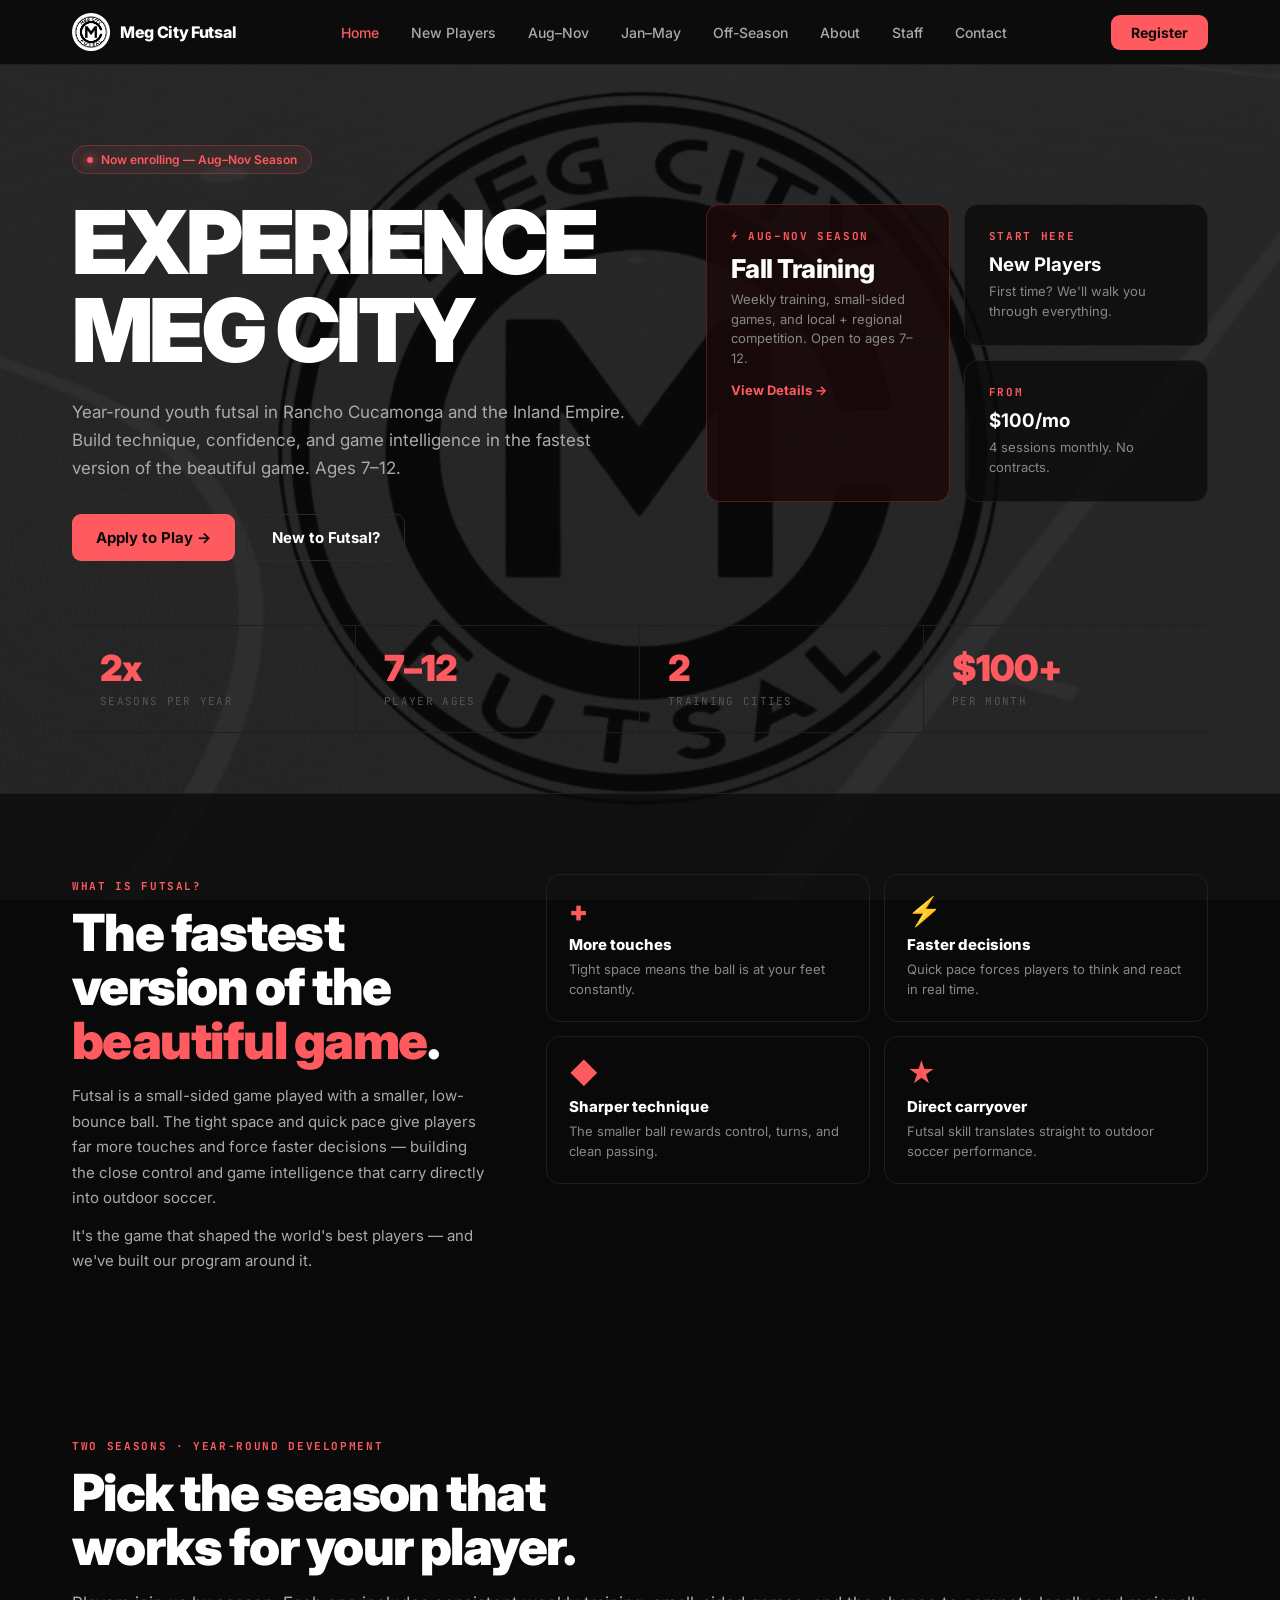
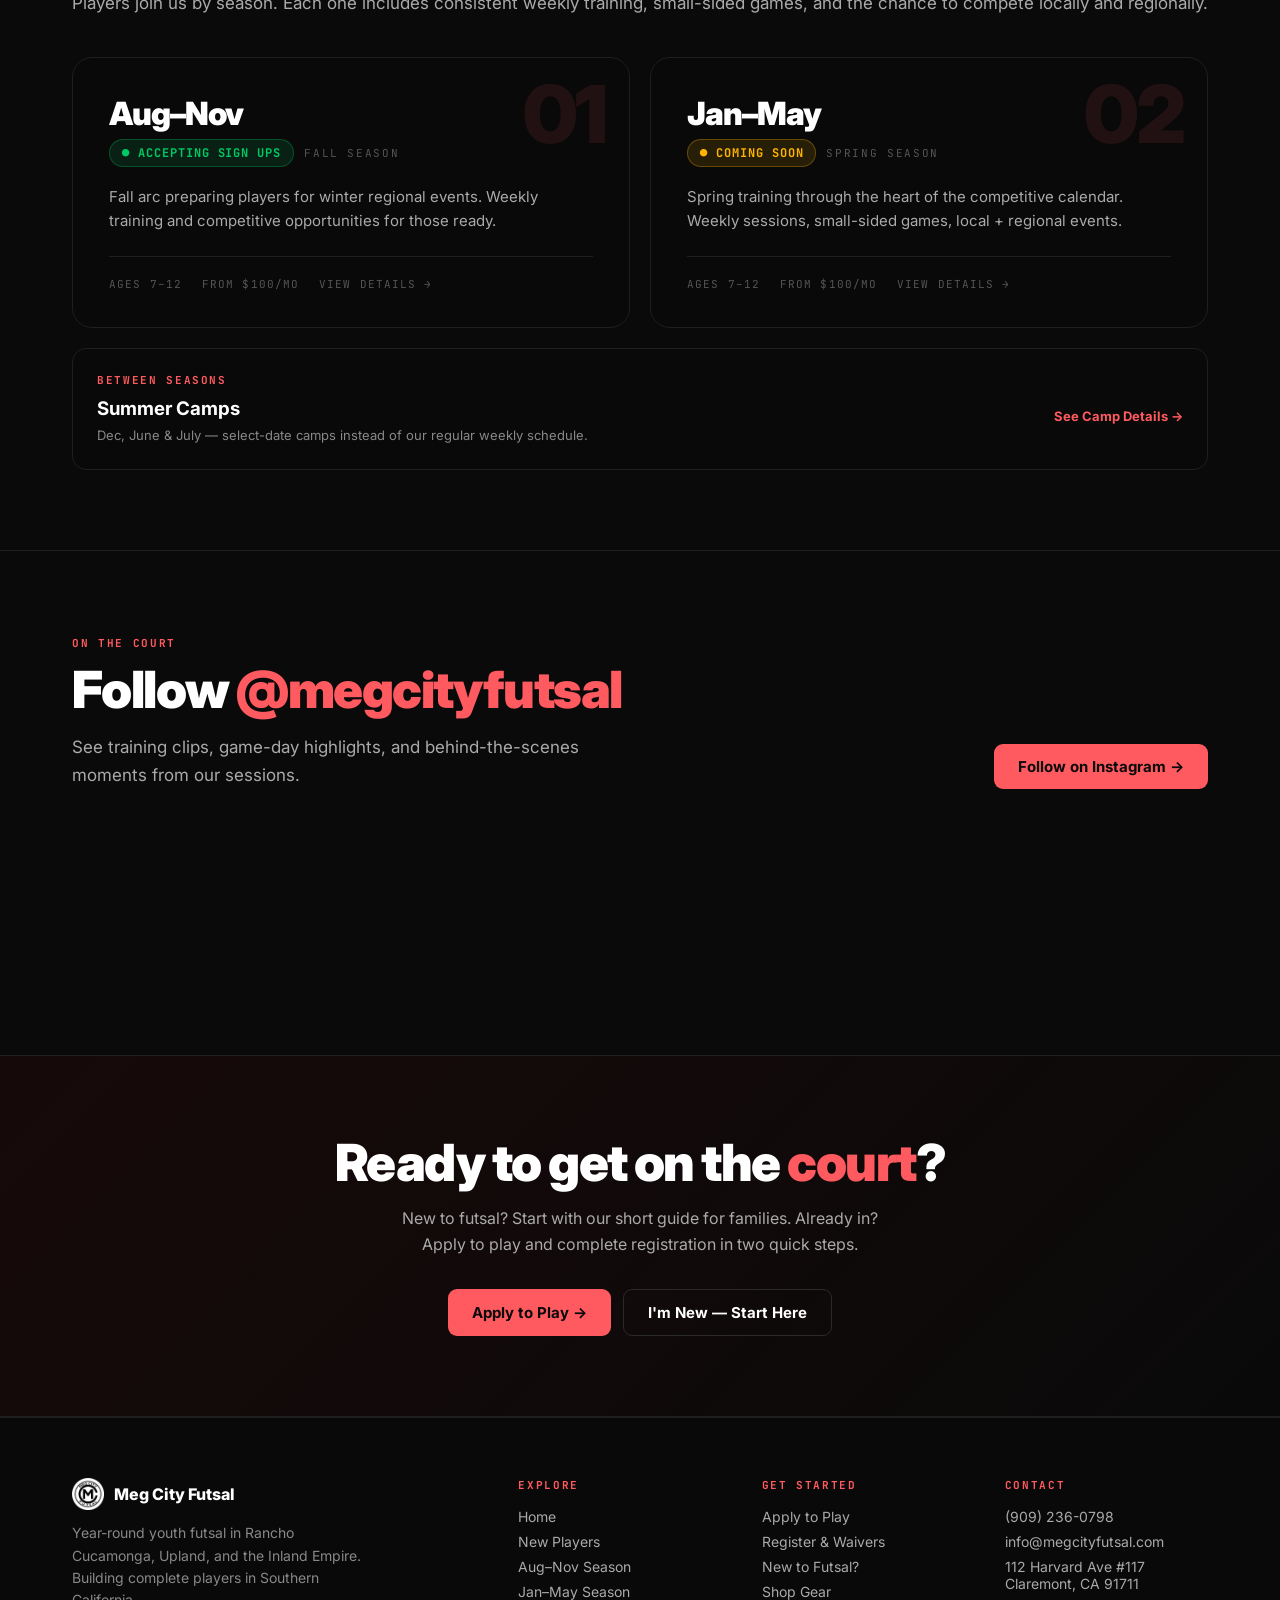
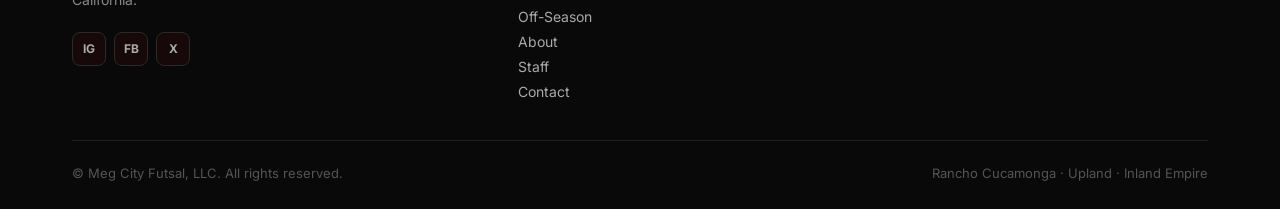
==== commit d80c321c: "ui: replace footer M-box logo with the same logo image used in the nav" ====
--- a/index.html
+++ b/index.html
@@ -280,7 +280,7 @@
     <div class="footer-grid">
       <div>
         <div class="footer-brand">
-          <div class="logo-mark">M</div>
+          <img src="/logo-mark-oncircle.png" alt="" style="height:32px; width:auto;">
           Meg City Futsal
         </div>
         <p class="footer-tagline">Year-round youth futsal in Rancho Cucamonga, Upland, and the Inland Empire. Building complete players in Southern California.</p>
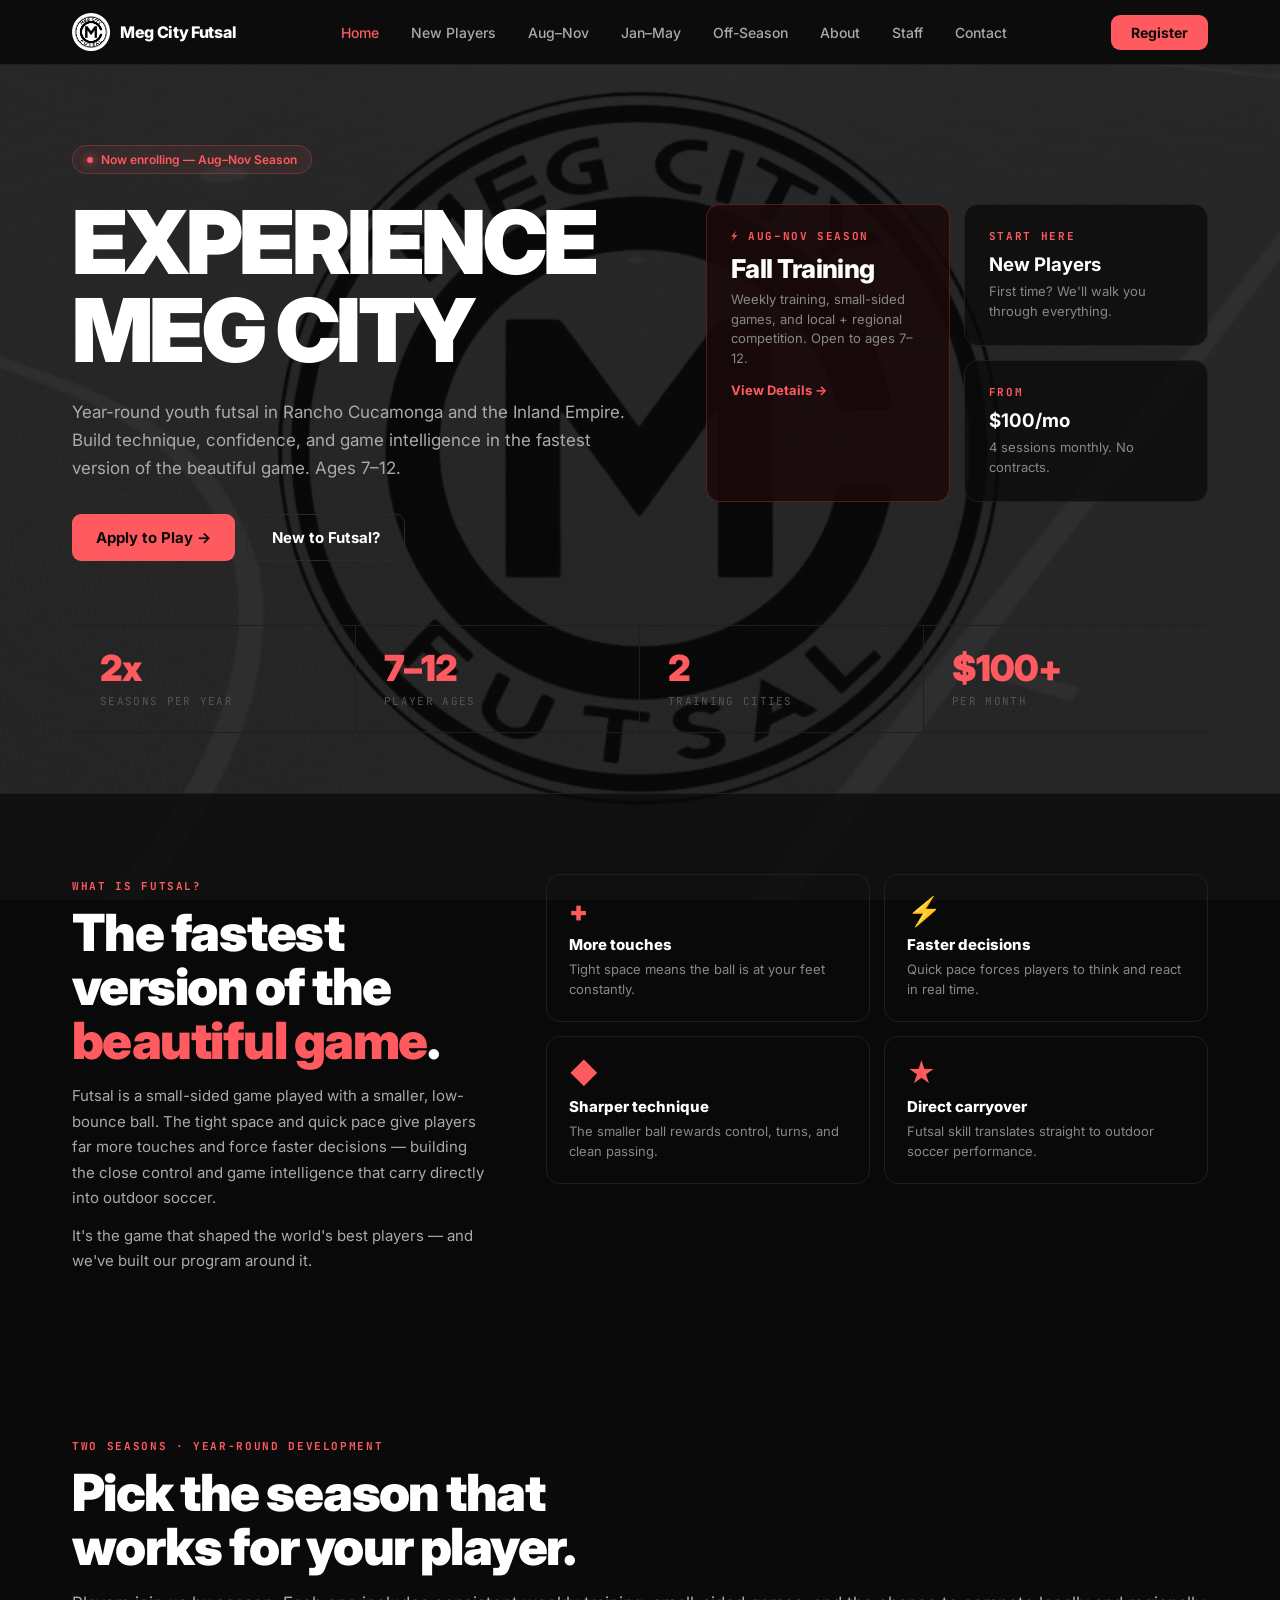
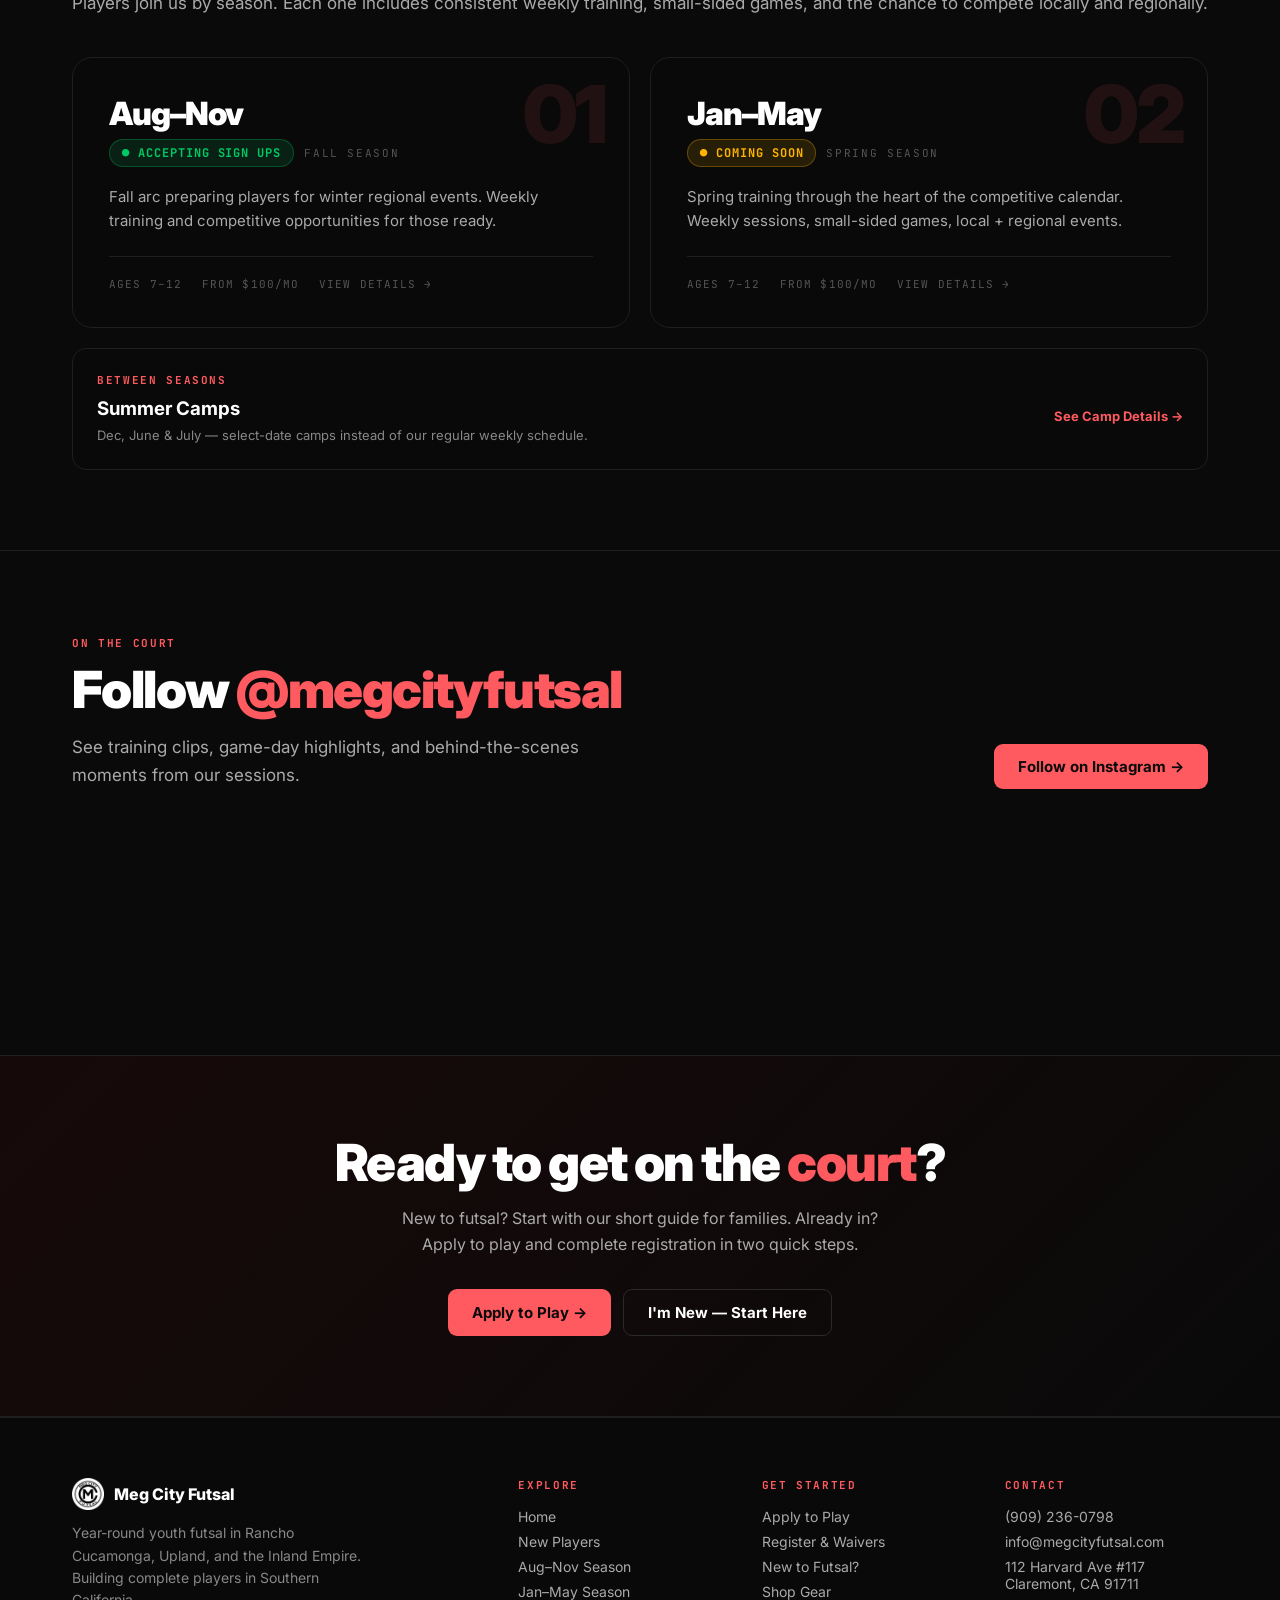
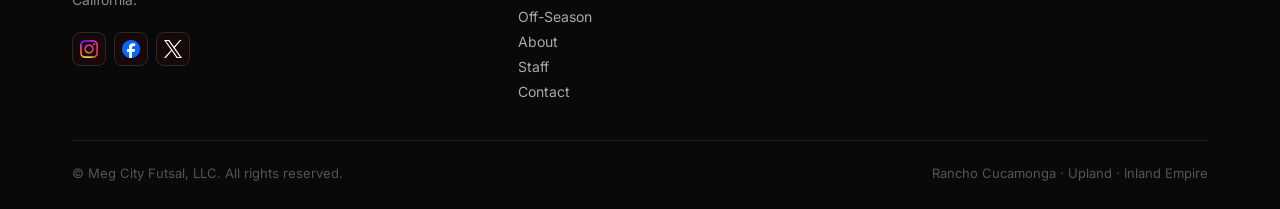
==== commit 676d6004: "ui: replace IG/FB/X footer buttons with real brand logo images Official Instagram gradient icon, Fac" ====
--- a/index.html
+++ b/index.html
@@ -285,9 +285,9 @@
         </div>
         <p class="footer-tagline">Year-round youth futsal in Rancho Cucamonga, Upland, and the Inland Empire. Building complete players in Southern California.</p>
         <div class="footer-socials">
-          <a href="https://www.instagram.com/megcityfutsal/" target="_blank" rel="noopener" class="social-btn" aria-label="Instagram">IG</a>
-          <a href="http://www.facebook.com/MegCityFutsal" target="_blank" rel="noopener" class="social-btn" aria-label="Facebook">FB</a>
-          <a href="https://twitter.com/megcityfutsal" target="_blank" rel="noopener" class="social-btn" aria-label="Twitter / X">X</a>
+          <a href="https://www.instagram.com/megcityfutsal/" target="_blank" rel="noopener" class="social-btn" aria-label="Instagram"><img src="/ig-logo.png" alt=""></a>
+          <a href="http://www.facebook.com/MegCityFutsal" target="_blank" rel="noopener" class="social-btn" aria-label="Facebook"><img src="/fb-logo.png" alt=""></a>
+          <a href="https://twitter.com/megcityfutsal" target="_blank" rel="noopener" class="social-btn" aria-label="Twitter / X"><img src="/x-logo.png" alt=""></a>
         </div>
       </div>
       <div class="footer-col">
--- a/styles.css
+++ b/styles.css
@@ -728,8 +728,9 @@
   transition: all 0.2s;
   text-decoration: none;
 }
-.social-btn:hover { border-color: var(--coral); color: var(--coral); }
+.social-btn:hover { border-color: var(--coral); transform: translateY(-2px); }
 .social-btn:focus-visible { outline: 2px solid var(--coral); outline-offset: 3px; }
+.social-btn img { width: 18px; height: 18px; object-fit: contain; }
 .footer-col h4 {
   font-family: var(--mono);
   font-size: 11px;
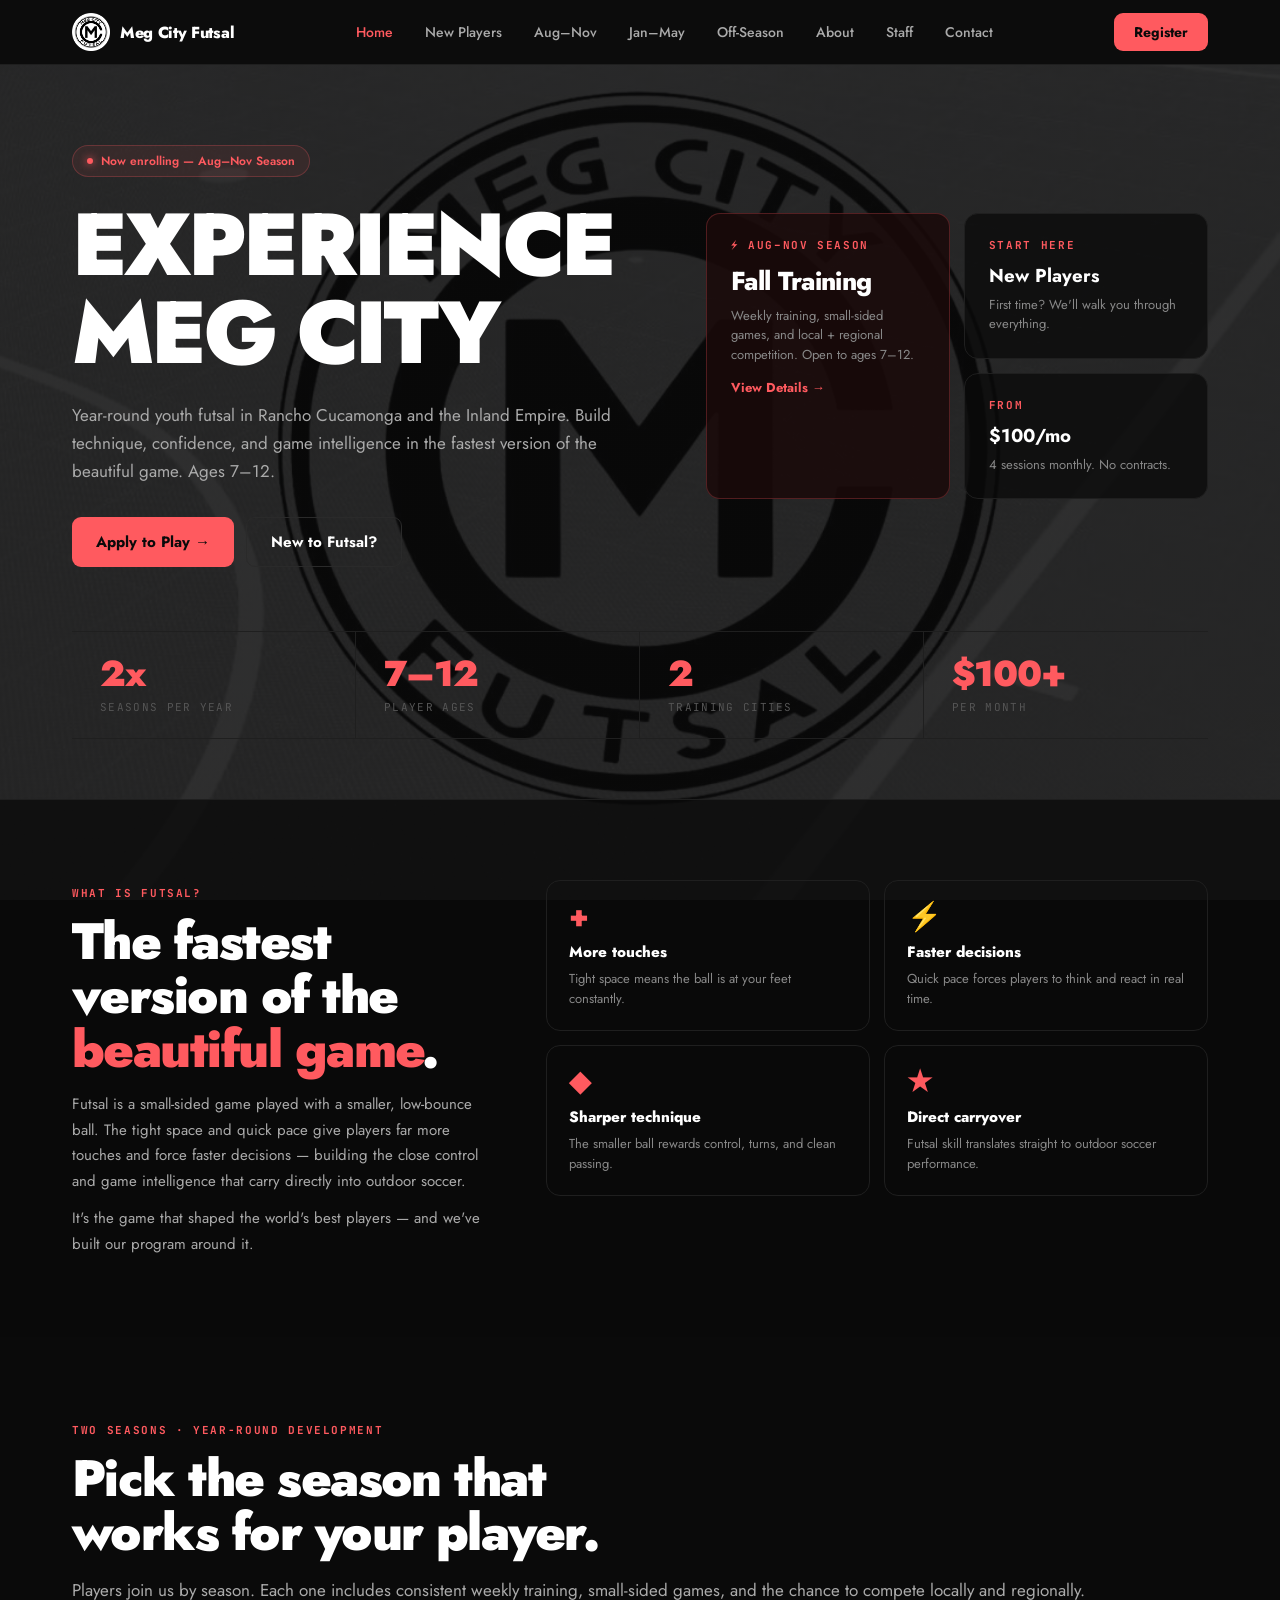
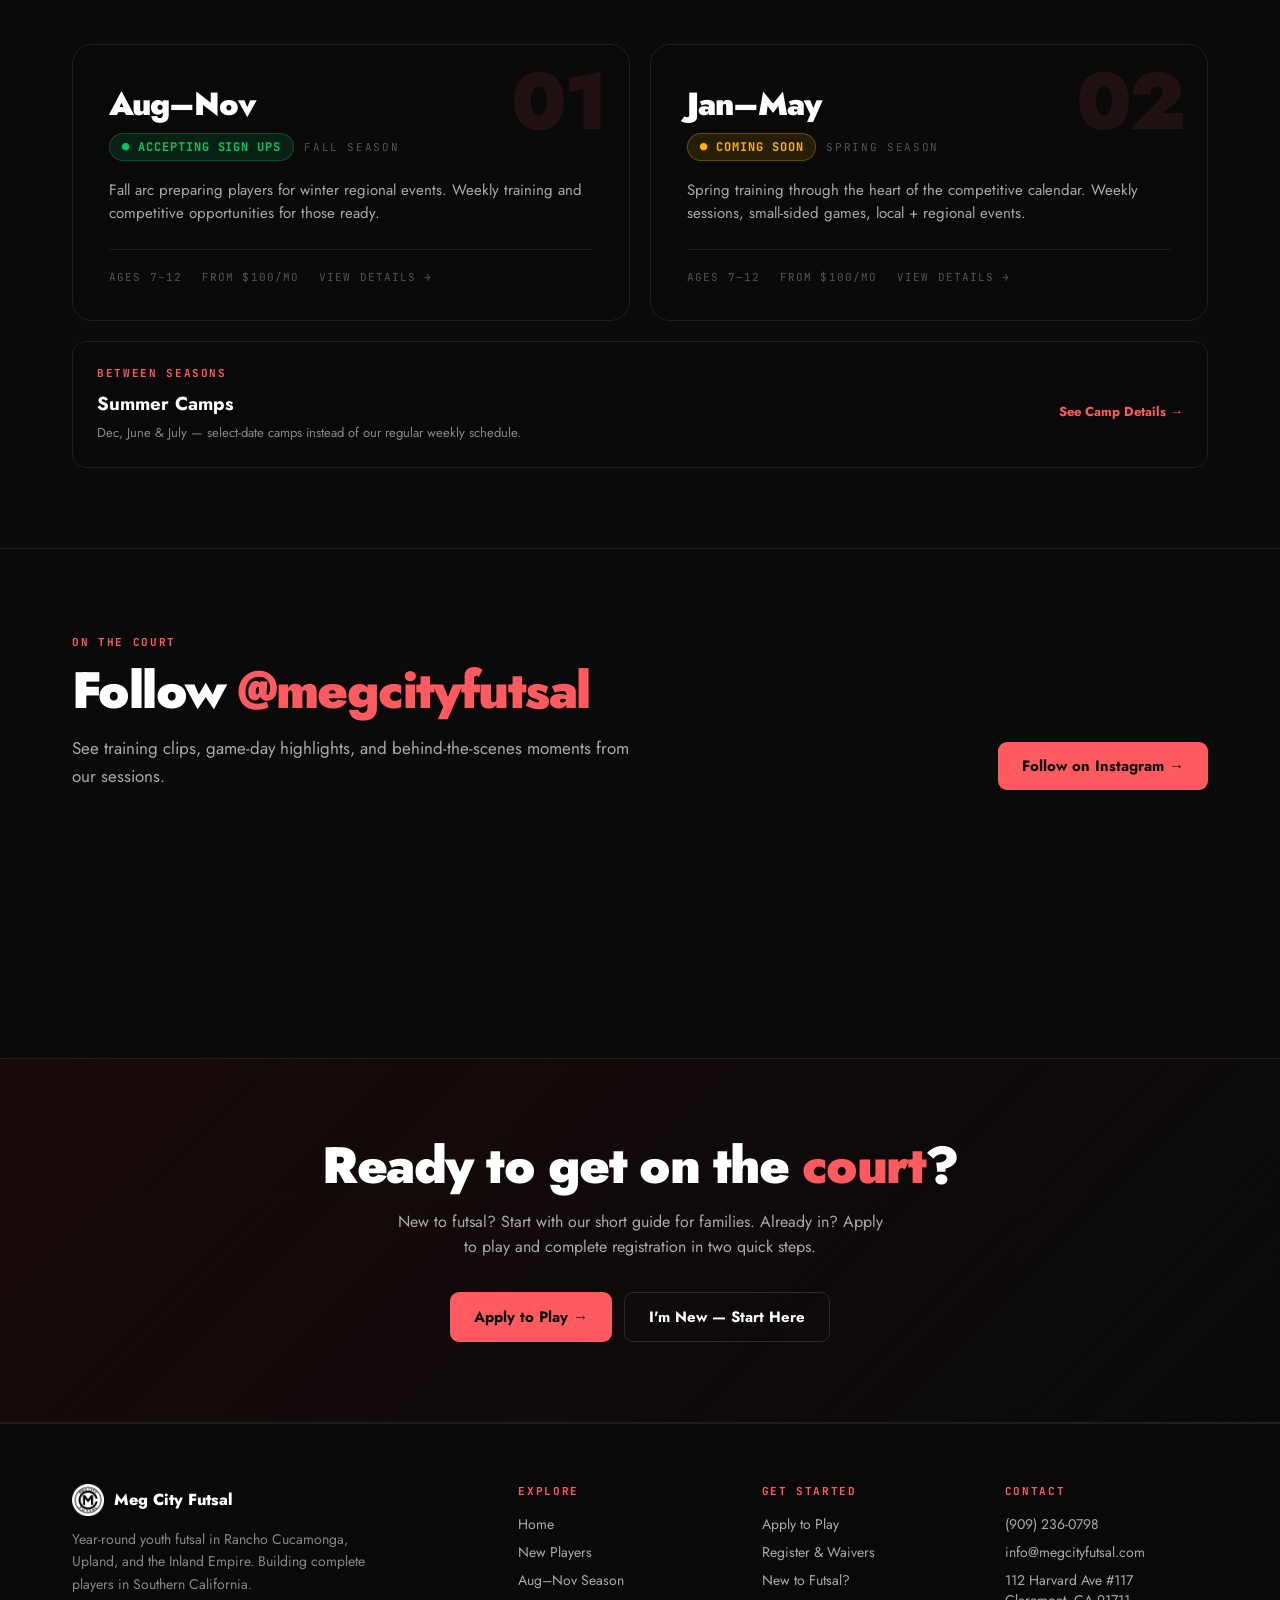
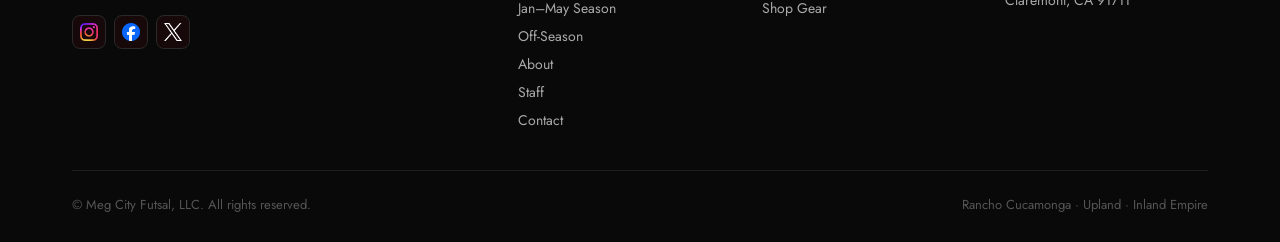
==== commit d8753a63: "style: swap Inter for Jost (free Futura-style geometric sans) Futura itself requires a paid web-font" ====
--- a/index.html
+++ b/index.html
@@ -6,6 +6,7 @@
 <title>Meg City Futsal | Youth Futsal in Rancho Cucamonga & the Inland Empire</title>
 <meta name="description" content="Year-round youth futsal in Rancho Cucamonga, Upland, and the Inland Empire. Development and competitive programs for ages 7-12. Two seasons a year.">
 <link rel="canonical" href="https://megcityfutsal.com/">
+<meta name="google-site-verification" content="Txp-in6D6bvxMwkqkDALg90oSPfMx3MPjh3uKECRge0" />
 
 <!-- Local business structured data (Google local search / knowledge panel) -->
 <script type="application/ld+json">
@@ -52,9 +53,9 @@
 
 <link rel="preconnect" href="https://fonts.googleapis.com">
 <link rel="preconnect" href="https://fonts.gstatic.com" crossorigin>
-<link rel="preload" as="style" href="https://fonts.googleapis.com/css2?family=Inter:wght@400;500;600;700;800;900&family=JetBrains+Mono:wght@400;500;700&display=swap">
-<link href="https://fonts.googleapis.com/css2?family=Inter:wght@400;500;600;700;800;900&family=JetBrains+Mono:wght@400;500;700&display=swap" rel="stylesheet" media="print" onload="this.media='all'">
-<noscript><link href="https://fonts.googleapis.com/css2?family=Inter:wght@400;500;600;700;800;900&family=JetBrains+Mono:wght@400;500;700&display=swap" rel="stylesheet"></noscript>
+<link rel="preload" as="style" href="https://fonts.googleapis.com/css2?family=Jost:wght@400;500;600;700;800;900&family=JetBrains+Mono:wght@400;500;700&display=swap">
+<link href="https://fonts.googleapis.com/css2?family=Jost:wght@400;500;600;700;800;900&family=JetBrains+Mono:wght@400;500;700&display=swap" rel="stylesheet" media="print" onload="this.media='all'">
+<noscript><link href="https://fonts.googleapis.com/css2?family=Jost:wght@400;500;600;700;800;900&family=JetBrains+Mono:wght@400;500;700&display=swap" rel="stylesheet"></noscript>
 <link rel="stylesheet" href="/styles.css">
 </head>
 <body>
@@ -66,7 +67,7 @@
   <div class="container">
     <div class="nav-inner">
       <a href="/" class="nav-logo" aria-label="Meg City Futsal — go to home">
-        <img src="/logo-mark-oncircle.png" alt="" style="height:38px; width:auto;">
+        <img src="/logo-mark-oncircle.png" alt="" width="592" height="592" style="height:38px; width:auto;">
         Meg City Futsal
       </a>
       <div class="nav-links">
@@ -280,14 +281,14 @@
     <div class="footer-grid">
       <div>
         <div class="footer-brand">
-          <img src="/logo-mark-oncircle.png" alt="" style="height:32px; width:auto;">
+          <img src="/logo-mark-oncircle.png" alt="" width="592" height="592" style="height:32px; width:auto;">
           Meg City Futsal
         </div>
         <p class="footer-tagline">Year-round youth futsal in Rancho Cucamonga, Upland, and the Inland Empire. Building complete players in Southern California.</p>
         <div class="footer-socials">
-          <a href="https://www.instagram.com/megcityfutsal/" target="_blank" rel="noopener" class="social-btn" aria-label="Instagram"><img src="/ig-logo.png" alt=""></a>
-          <a href="http://www.facebook.com/MegCityFutsal" target="_blank" rel="noopener" class="social-btn" aria-label="Facebook"><img src="/fb-logo.png" alt=""></a>
-          <a href="https://twitter.com/megcityfutsal" target="_blank" rel="noopener" class="social-btn" aria-label="Twitter / X"><img src="/x-logo.png" alt=""></a>
+          <a href="https://www.instagram.com/megcityfutsal/" target="_blank" rel="noopener" class="social-btn" aria-label="Instagram"><img src="/ig-logo.png" alt="" width="128" height="128"></a>
+          <a href="http://www.facebook.com/MegCityFutsal" target="_blank" rel="noopener" class="social-btn" aria-label="Facebook"><img src="/fb-logo.png" alt="" width="128" height="128"></a>
+          <a href="https://twitter.com/megcityfutsal" target="_blank" rel="noopener" class="social-btn" aria-label="Twitter / X"><img src="/x-logo.png" alt="" width="128" height="128"></a>
         </div>
       </div>
       <div class="footer-col">
--- a/styles.css
+++ b/styles.css
@@ -4,7 +4,7 @@
 *, *::before, *::after { box-sizing: border-box; margin: 0; padding: 0; }
 html { scroll-behavior: smooth; font-size: 16px; background: #0a0a0a; }
 body {
-  font-family: 'Inter', sans-serif;
+  font-family: 'Jost', sans-serif;
   color: #ffffff;
   -webkit-font-smoothing: antialiased;
   min-height: 100vh;
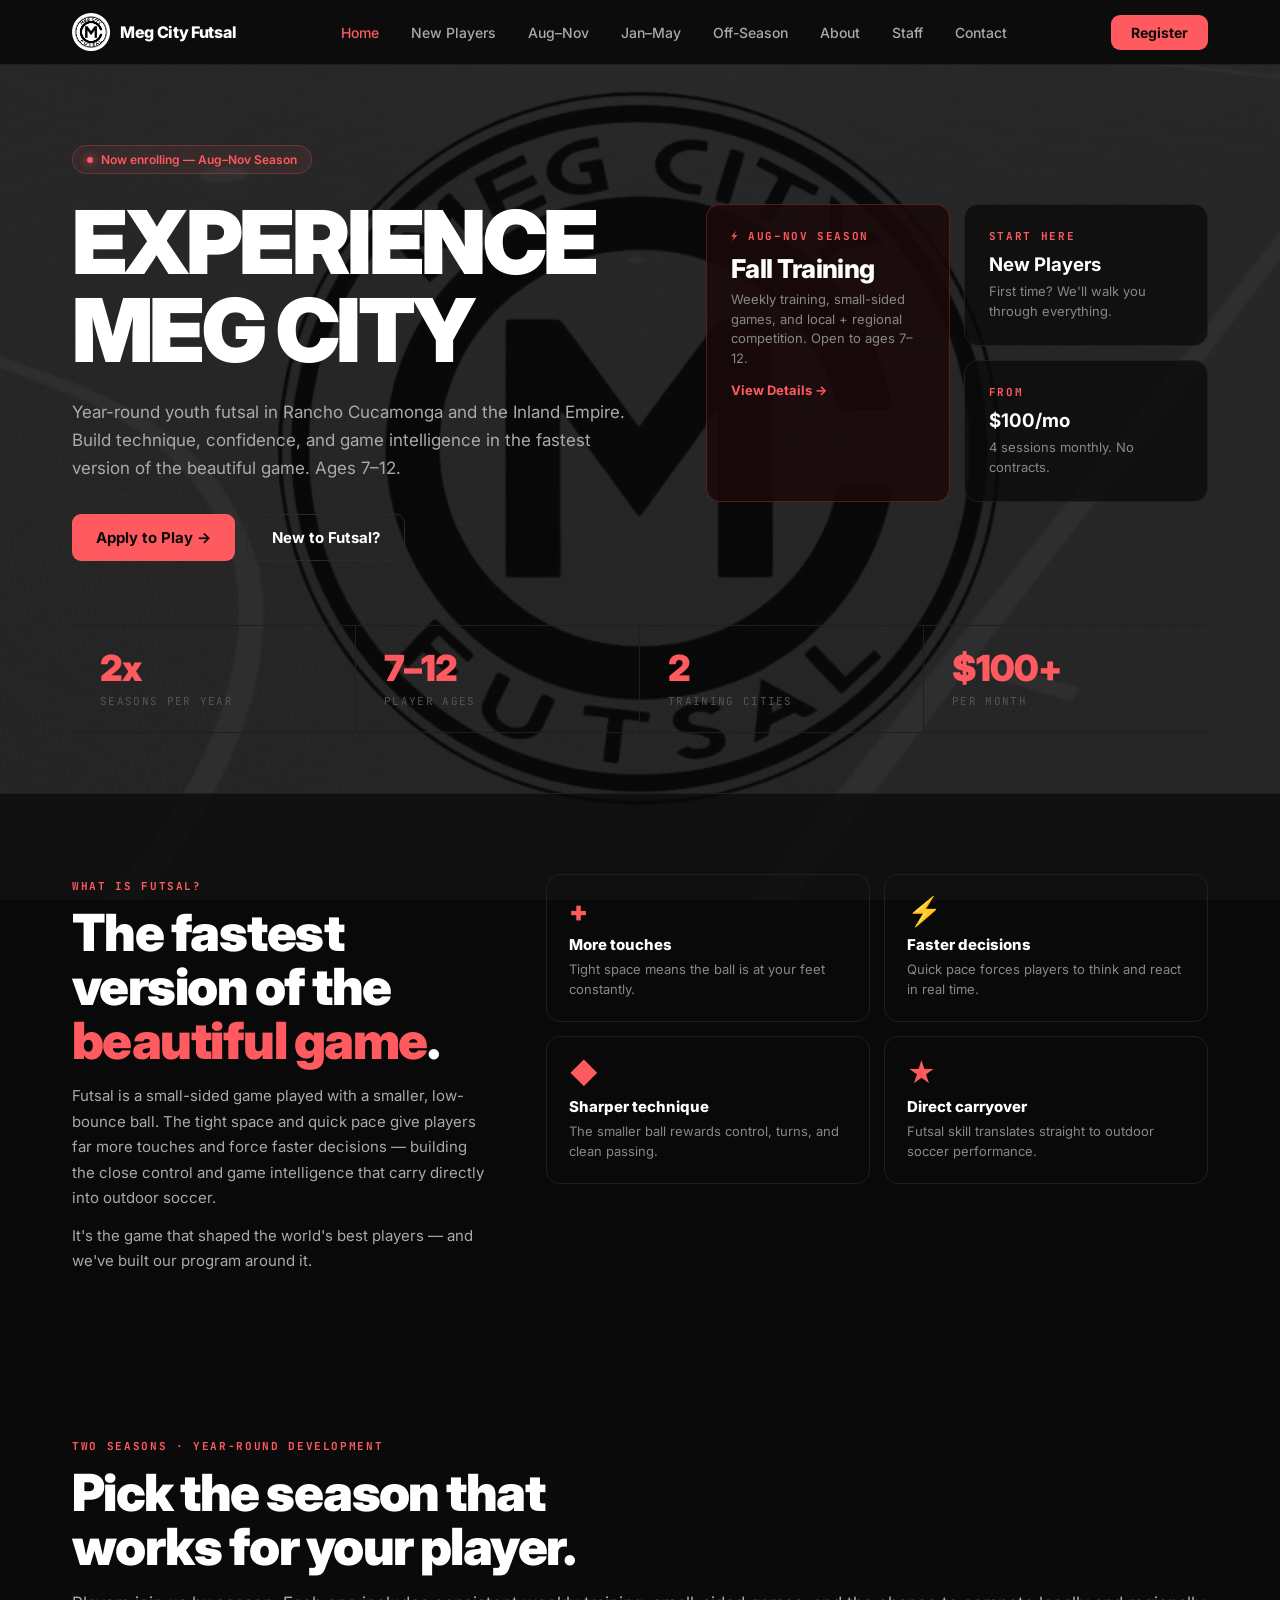
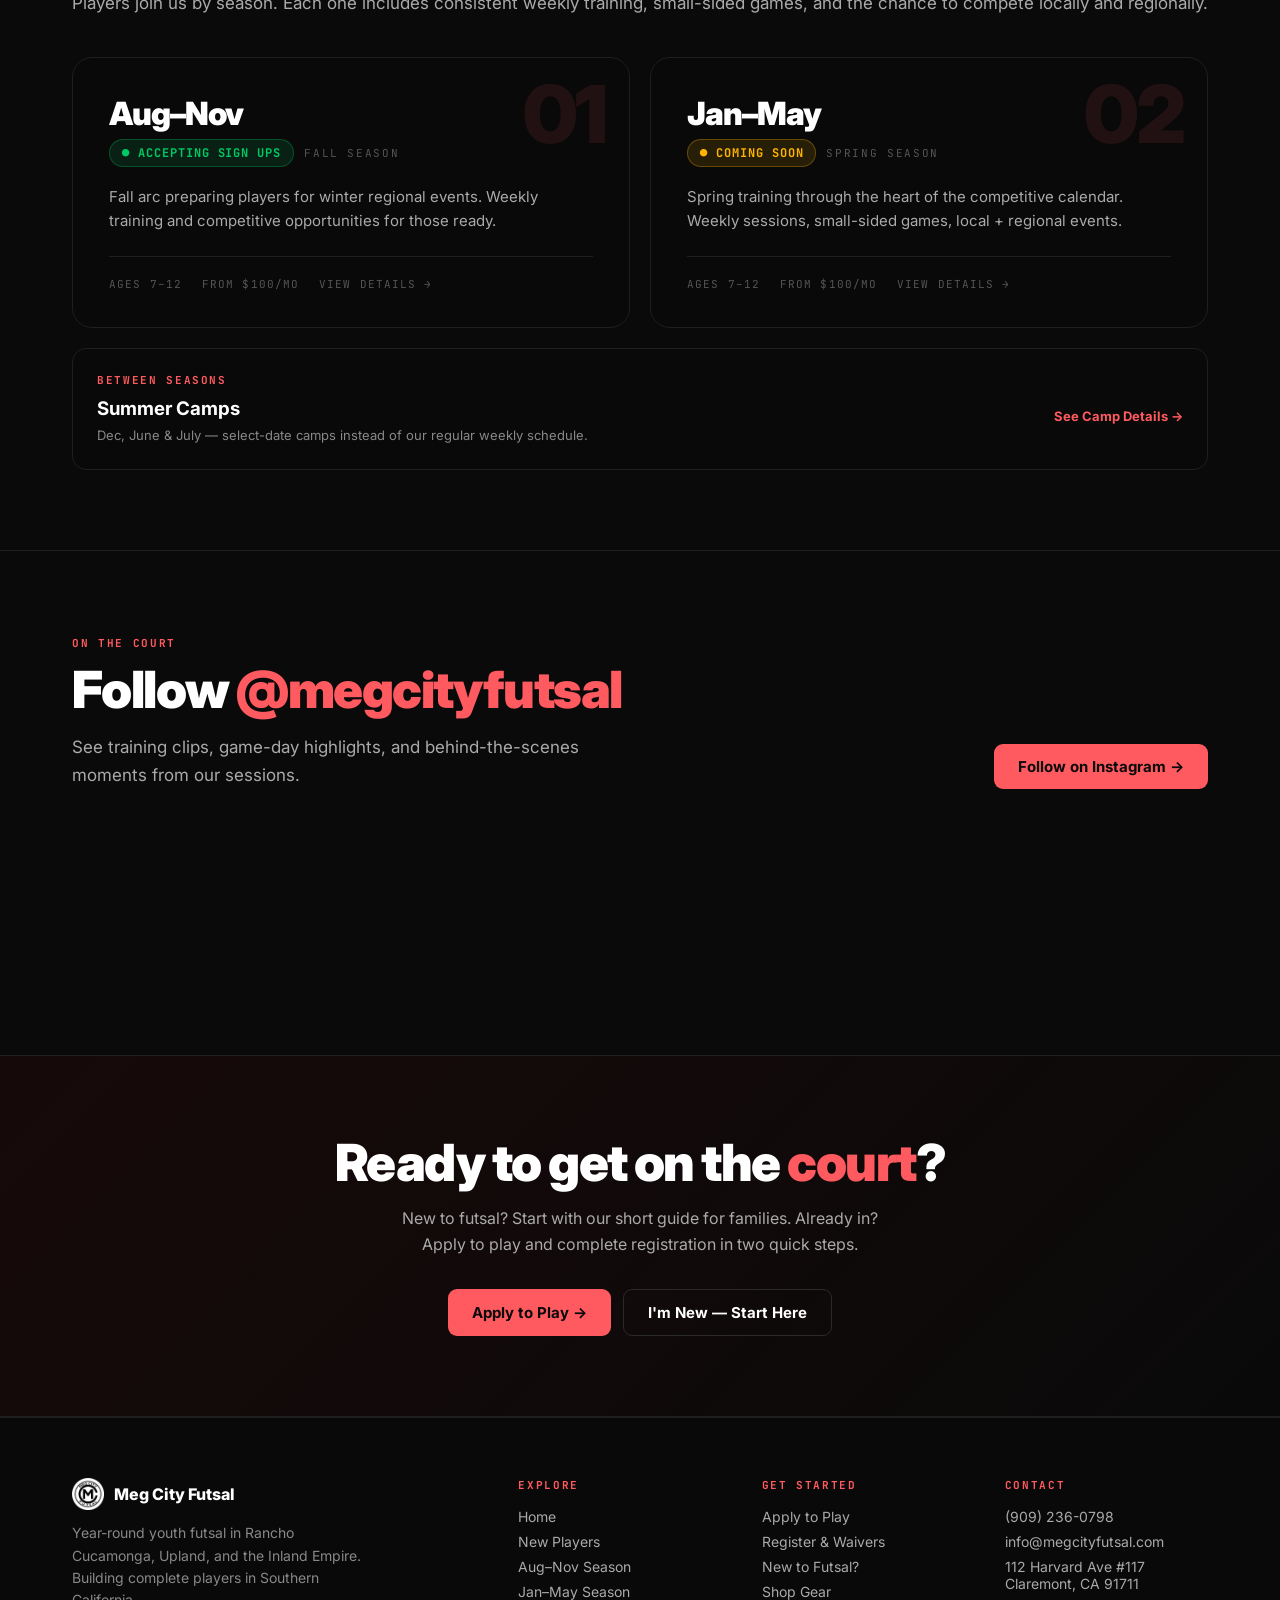
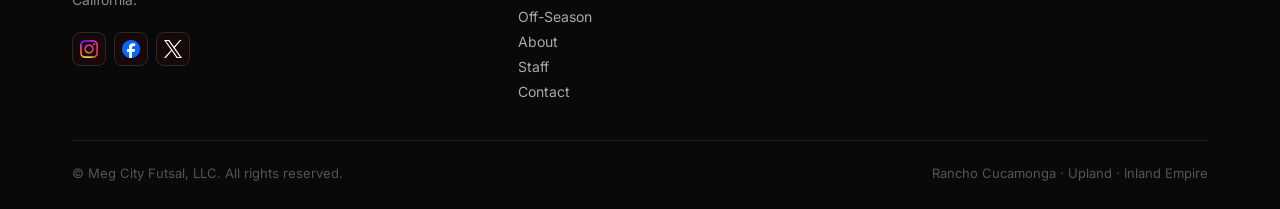
==== commit 8f998b85: "revert: restore Inter font, untrack stray logo/instagram-post images Reverted the Jost/Futura-style " ====
--- a/index.html
+++ b/index.html
@@ -53,9 +53,9 @@
 
 <link rel="preconnect" href="https://fonts.googleapis.com">
 <link rel="preconnect" href="https://fonts.gstatic.com" crossorigin>
-<link rel="preload" as="style" href="https://fonts.googleapis.com/css2?family=Jost:wght@400;500;600;700;800;900&family=JetBrains+Mono:wght@400;500;700&display=swap">
-<link href="https://fonts.googleapis.com/css2?family=Jost:wght@400;500;600;700;800;900&family=JetBrains+Mono:wght@400;500;700&display=swap" rel="stylesheet" media="print" onload="this.media='all'">
-<noscript><link href="https://fonts.googleapis.com/css2?family=Jost:wght@400;500;600;700;800;900&family=JetBrains+Mono:wght@400;500;700&display=swap" rel="stylesheet"></noscript>
+<link rel="preload" as="style" href="https://fonts.googleapis.com/css2?family=Inter:wght@400;500;600;700;800;900&family=JetBrains+Mono:wght@400;500;700&display=swap">
+<link href="https://fonts.googleapis.com/css2?family=Inter:wght@400;500;600;700;800;900&family=JetBrains+Mono:wght@400;500;700&display=swap" rel="stylesheet" media="print" onload="this.media='all'">
+<noscript><link href="https://fonts.googleapis.com/css2?family=Inter:wght@400;500;600;700;800;900&family=JetBrains+Mono:wght@400;500;700&display=swap" rel="stylesheet"></noscript>
 <link rel="stylesheet" href="/styles.css">
 </head>
 <body>
--- a/styles.css
+++ b/styles.css
@@ -4,7 +4,7 @@
 *, *::before, *::after { box-sizing: border-box; margin: 0; padding: 0; }
 html { scroll-behavior: smooth; font-size: 16px; background: #0a0a0a; }
 body {
-  font-family: 'Jost', sans-serif;
+  font-family: 'Inter', sans-serif;
   color: #ffffff;
   -webkit-font-smoothing: antialiased;
   min-height: 100vh;
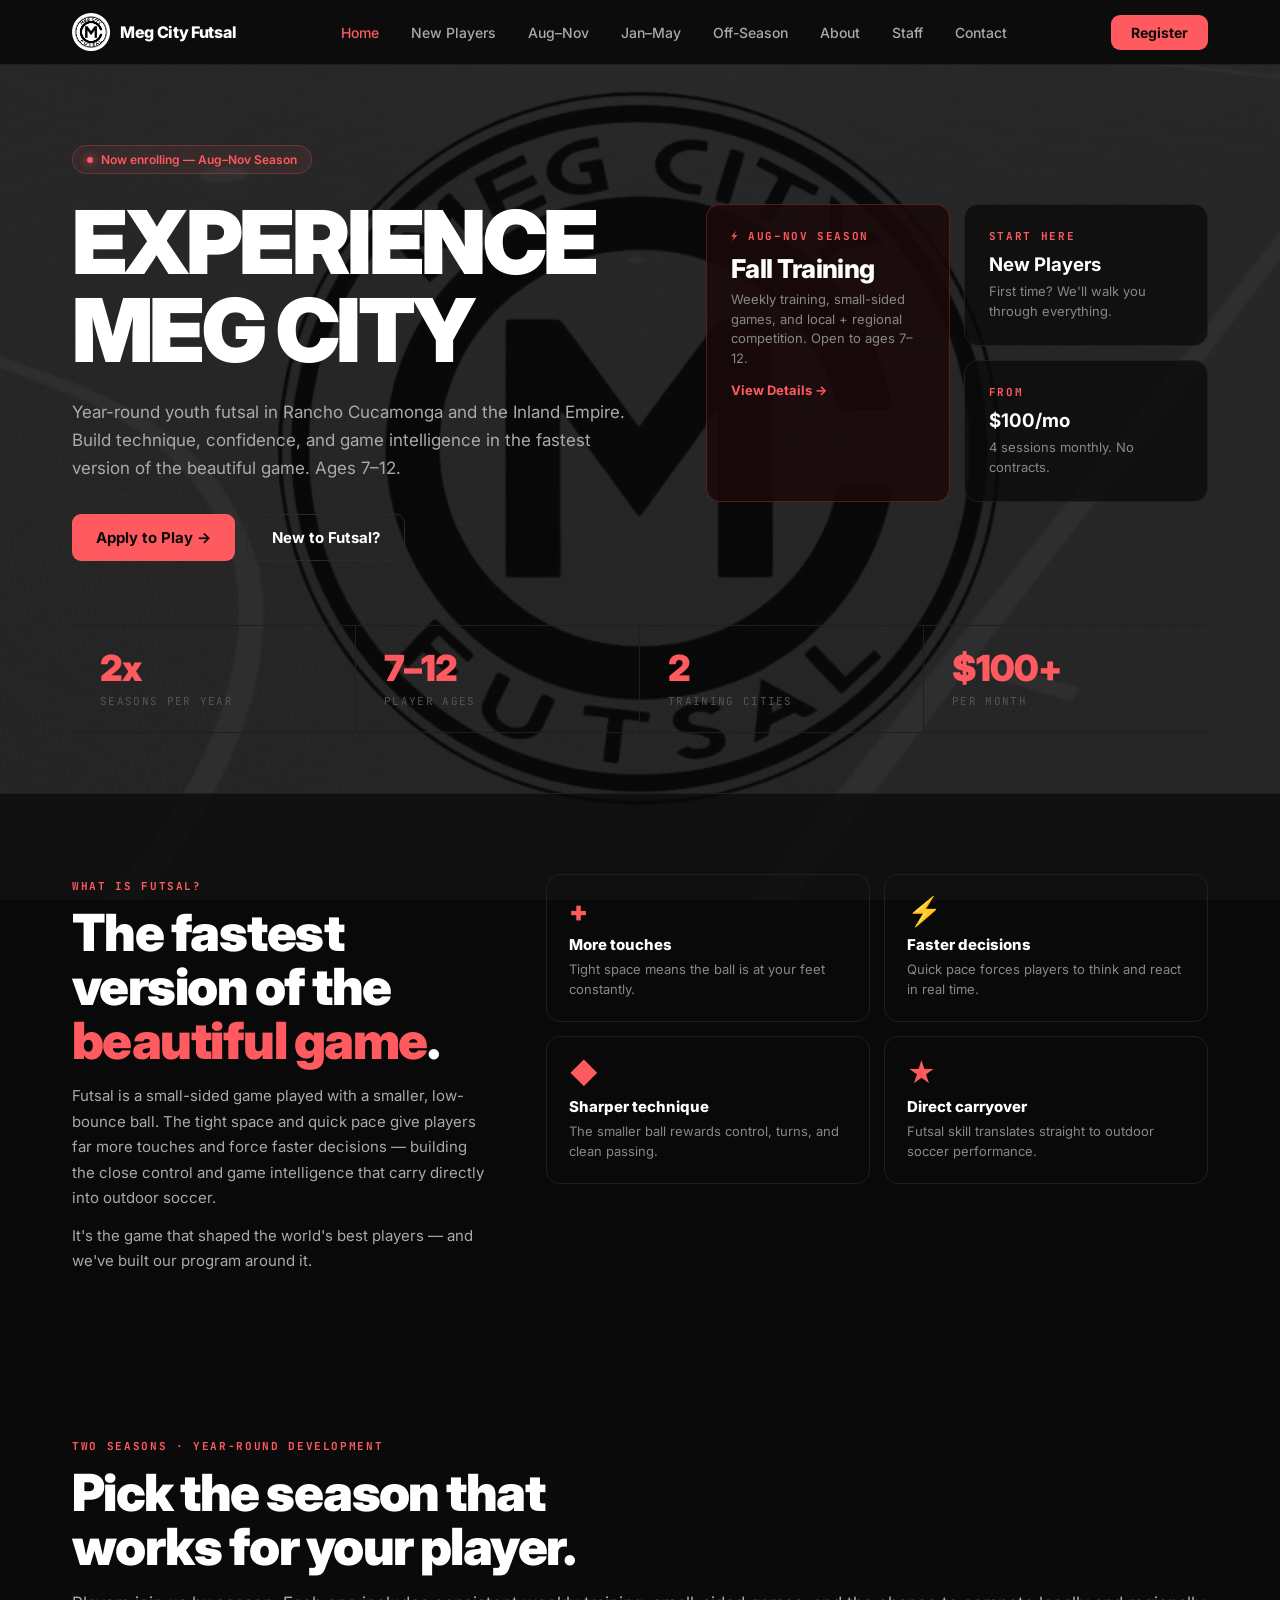
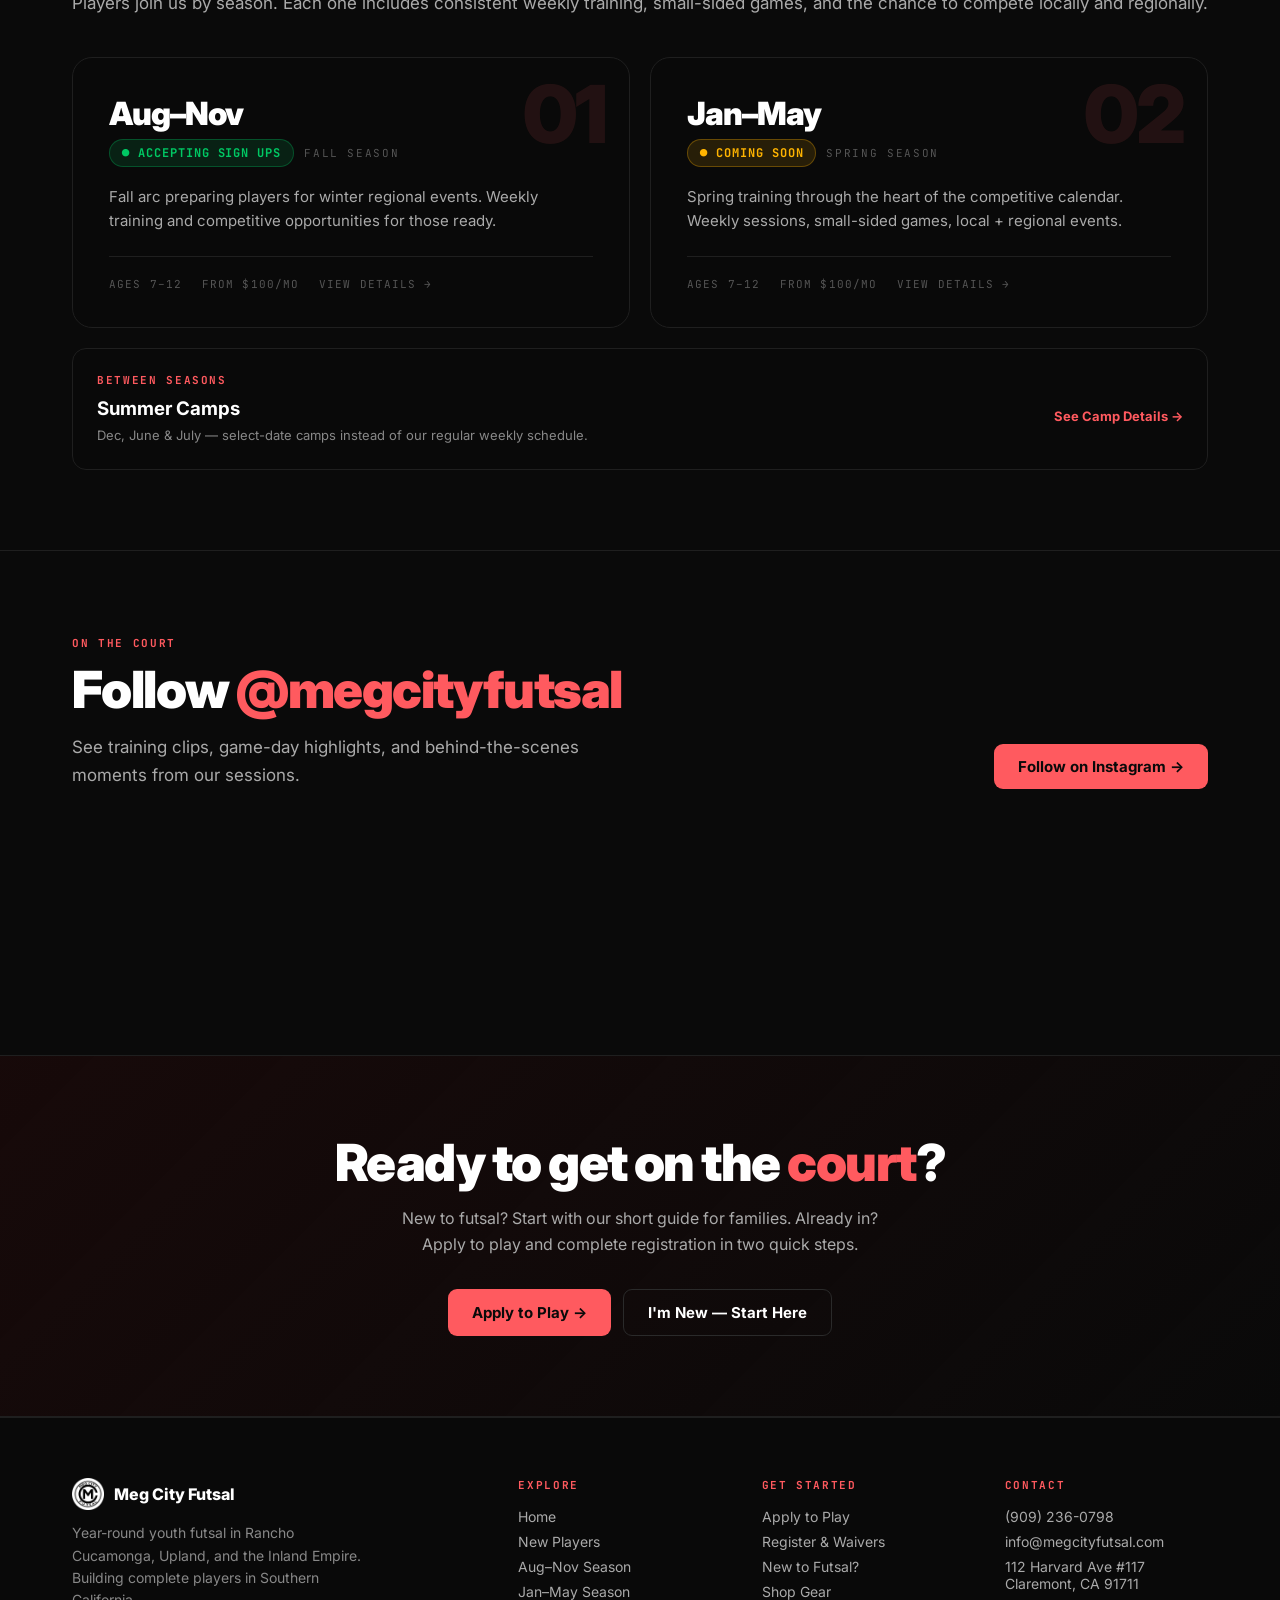
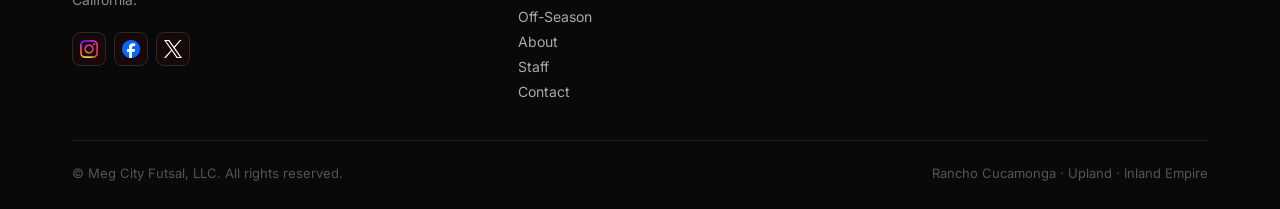
==== commit 8b20d5f4: "content: update Register button link to new SportsEngine registration form Register buttons and the " ====
--- a/index.html
+++ b/index.html
@@ -80,7 +80,7 @@
         <a class="nav-link" href="/staff">Staff</a>
         <a class="nav-link" href="/contact">Contact</a>
       </div>
-      <button class="nav-register" onclick="window.open('https://megcityfutsal.sportngin.com/survey/disabled/1107732','_blank','noopener')">Register</button>
+      <button class="nav-register" onclick="window.open('https://megcityfutsal.sportngin.com/register/form/218301052','_blank','noopener')">Register</button>
       <button class="nav-hamburger" id="hamburger" onclick="toggleMobile()" aria-label="Menu">
         <span></span><span></span><span></span>
       </button>
@@ -95,7 +95,7 @@
     <a class="mobile-link" href="/about">About</a>
     <a class="mobile-link" href="/staff">Staff</a>
     <a class="mobile-link" href="/contact">Contact</a>
-    <button class="mobile-register" onclick="window.open('https://megcityfutsal.sportngin.com/survey/disabled/1107732','_blank','noopener')">Register →</button>
+    <button class="mobile-register" onclick="window.open('https://megcityfutsal.sportngin.com/register/form/218301052','_blank','noopener')">Register →</button>
   </div>
 </nav>
 
@@ -308,7 +308,7 @@
         <h4>Get Started</h4>
         <ul>
           <li><a href="https://megcityfutsal.sportngin.com/register/form/266783886" target="_blank" rel="noopener">Apply to Play</a></li>
-          <li><a href="https://megcityfutsal.sportngin.com/survey/disabled/1107732" target="_blank" rel="noopener">Register &amp; Waivers</a></li>
+          <li><a href="https://megcityfutsal.sportngin.com/register/form/218301052" target="_blank" rel="noopener">Register &amp; Waivers</a></li>
           <li><a href="/new-players">New to Futsal?</a></li>
           <li><a href="https://stimulusathletic.com/collections/meg-city-futsal" target="_blank" rel="noopener">Shop Gear</a></li>
         </ul>
